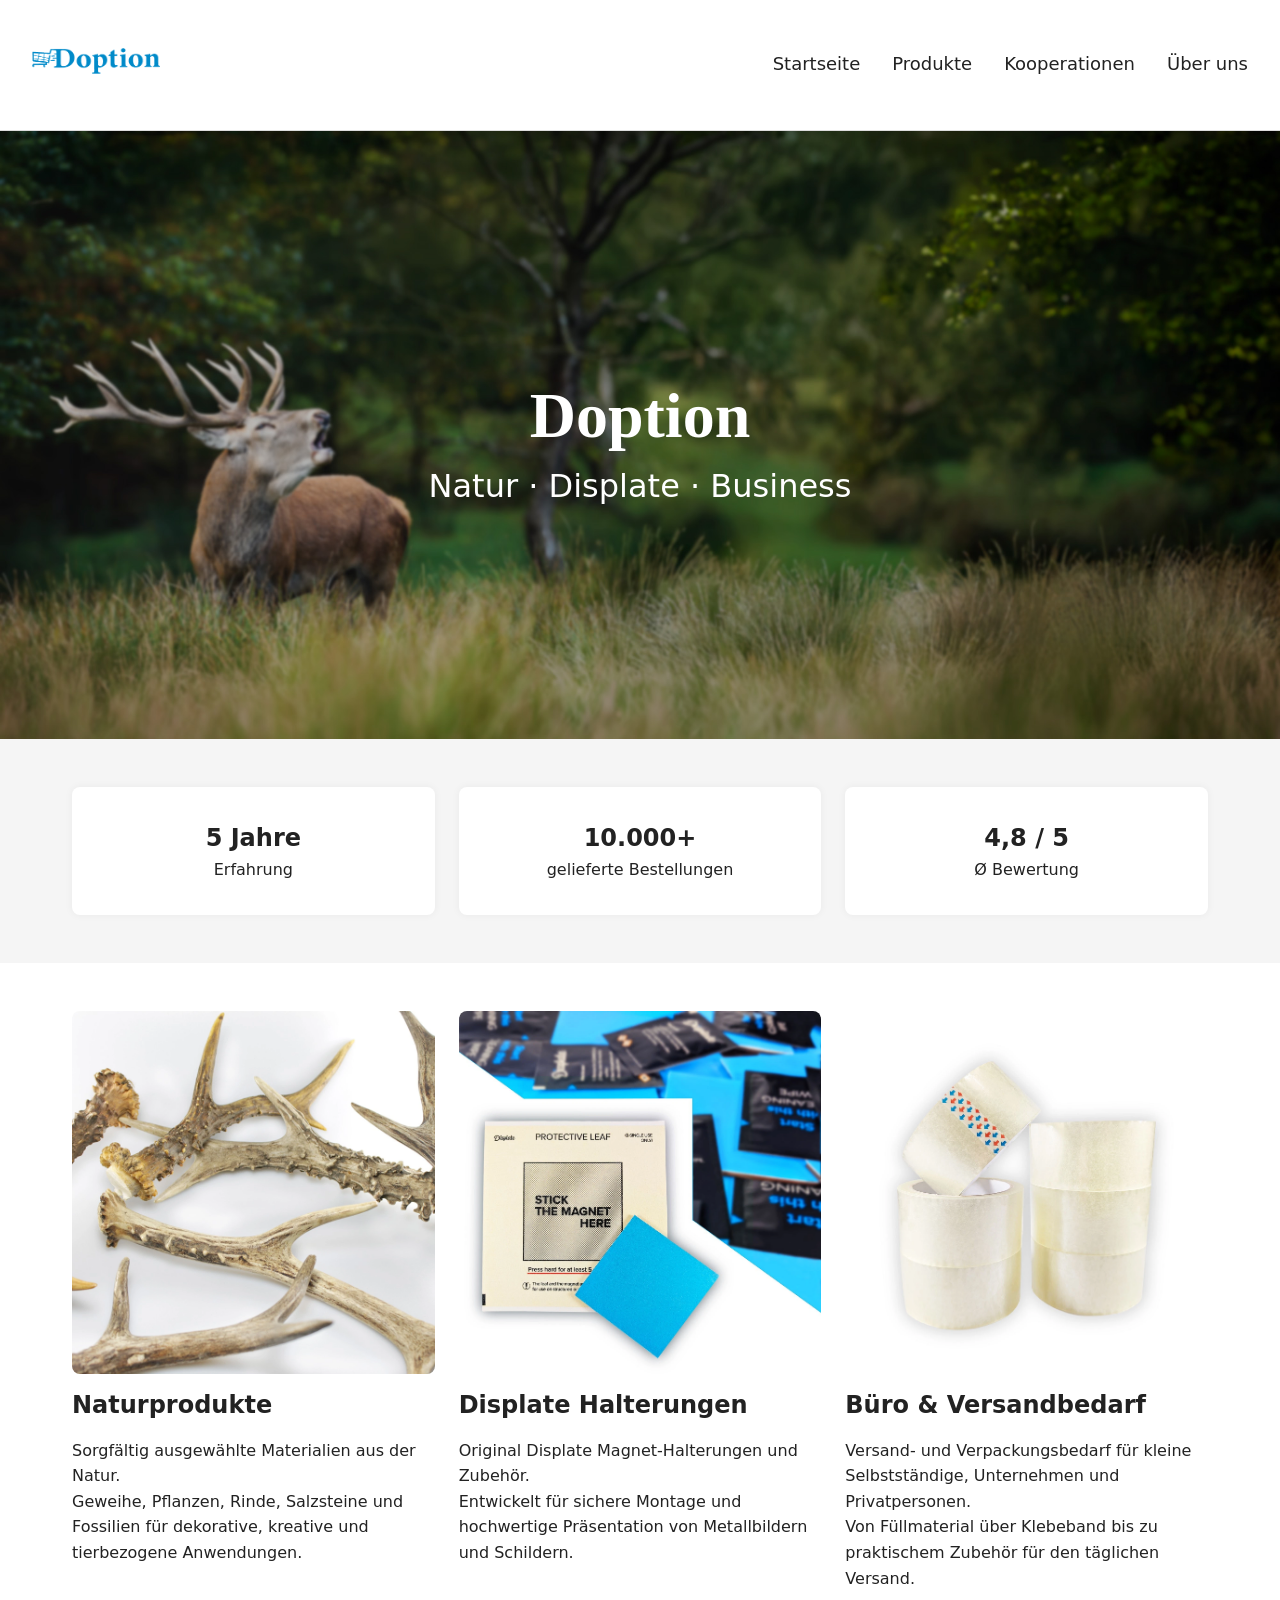
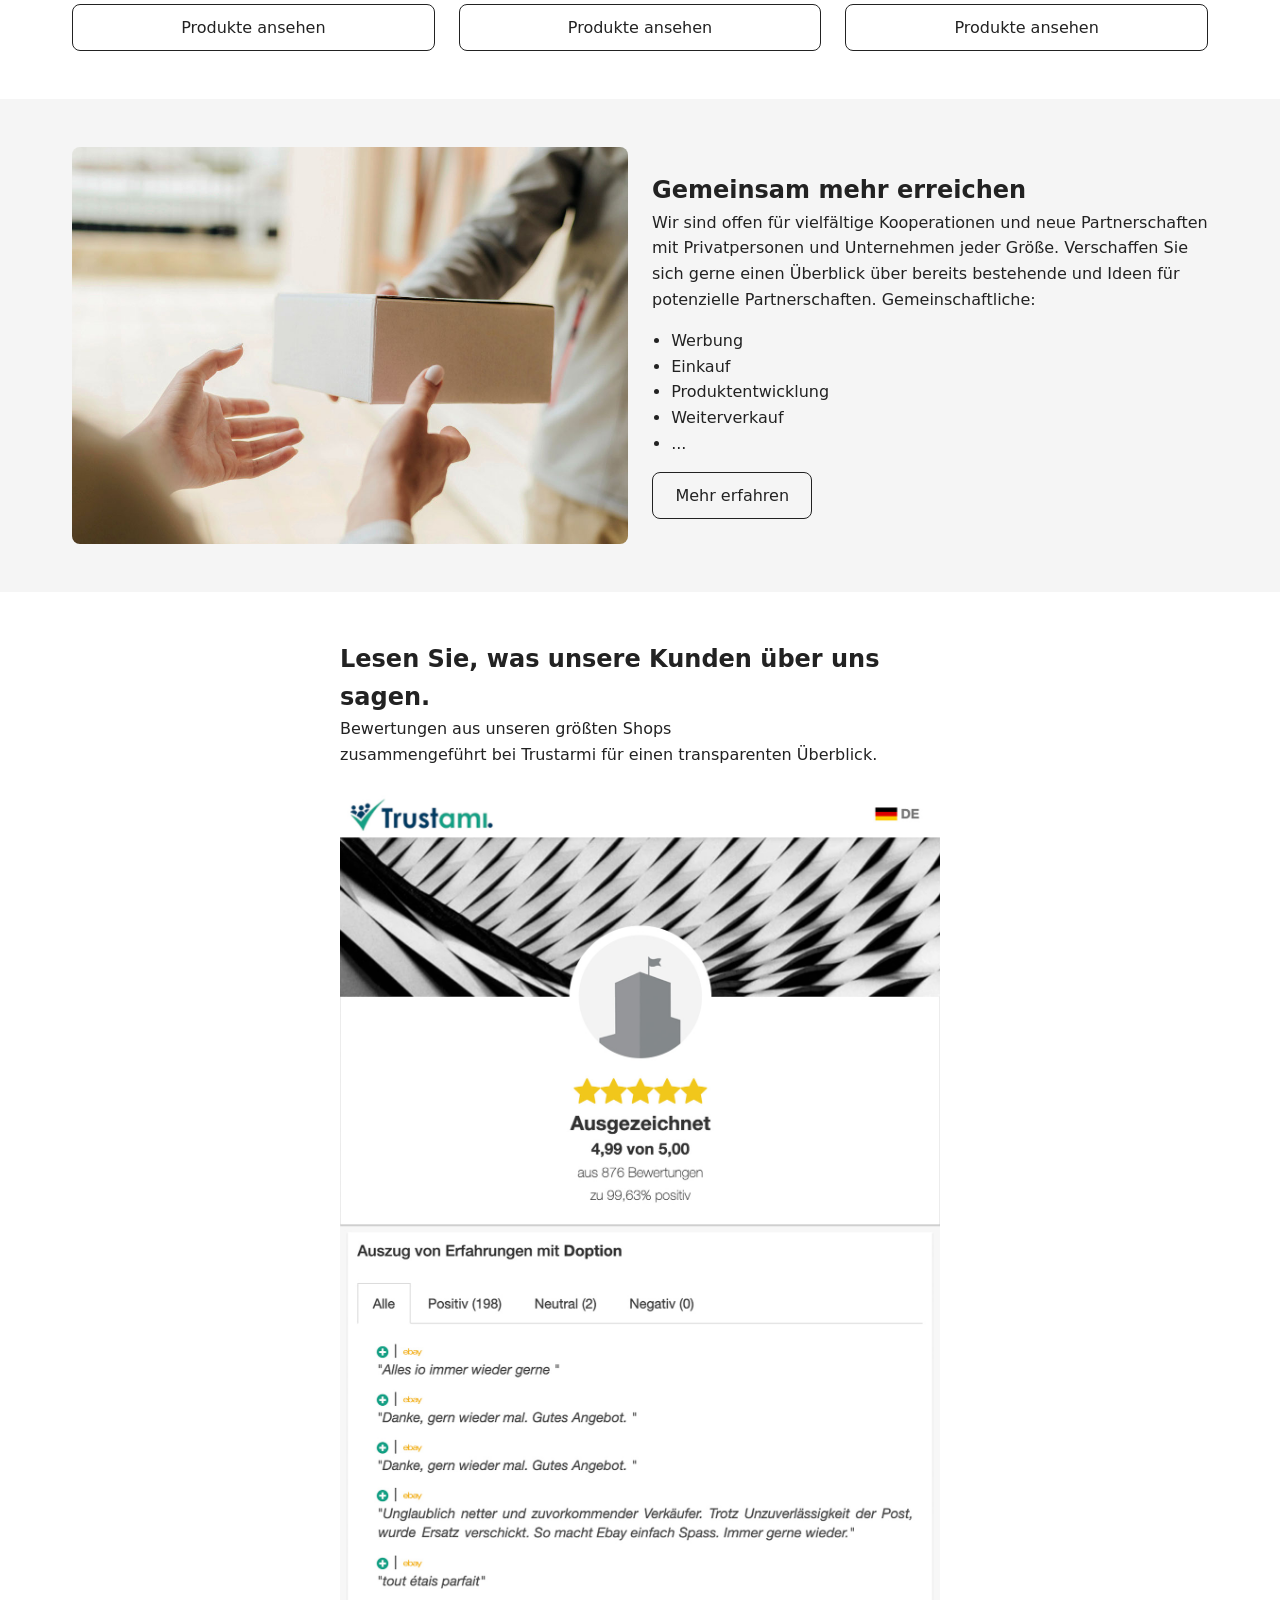
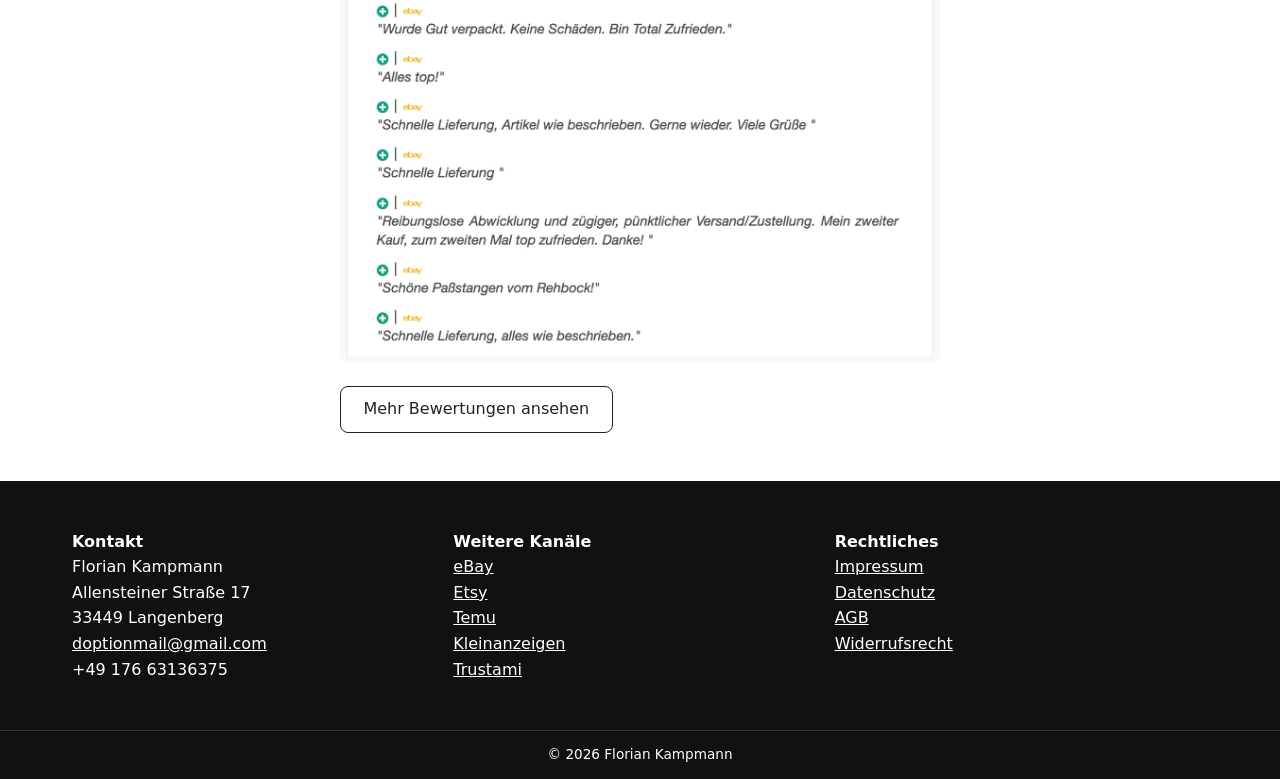
==== index.html @ 7dbe9de6 "Add files via upload" ====
<!DOCTYPE html>
<html lang="de">

<head>
  <meta charset="UTF-8">
  <meta name="viewport" content="width=device-width, initial-scale=1.0">
  <title>Doption</title>
  <meta name="description"
    content="Doption bietet hochwertige Naturprodukte, Displate Halterungen und Businessbedarf. Entdecken Sie unsere Auswahl für Privat und Unternehmen.">
  <meta name="keywords"
    content="Naturprodukte, Displate Halterungen, Businessbedarf, Versand, Verpackung, Geweihe, Batselbedarf, Rehgeweih, Rothisch Damhirsch">
  <link rel="stylesheet" href="css/style.css">
</head>

<body>

  <header class="site-header">
    <div class="container header-grid">

      <div class="logo">
        <a href="index.html">
          <img src="images/logo.png" alt="Doption Logo">
        </a>
      </div>

      <nav class="main-nav">
        <ul>
          <li><a href="index.html">Startseite</a></li>

          <li class="has-sub">
            <a href="#">Produkte</a>
            <ul class="sub-nav">
              <li><a href="naturprodukte.html">Naturprodukte</a></li>
              <li><a href="displate.html">Displate</a></li>
              <li><a href="businessbedarf.html">Büro & Versandbedarf</a></li>
            </ul>
          </li>

          <li><a href="kooperationen.html">Kooperationen</a></li>
          <li><a href="ueber_uns.html">Über uns</a></li>
        </ul>
      </nav>

    </div>
  </header>

  <main>

    <!-- HERO -->
    <section class="hero">
      <img src="images/hero-banner1.jpg" alt="Bannerbild Doption" class="hero-bg">

      <div class="hero-overlay">
        <h1 class="brand reveal">Doption</h1>
        <p class="reveal delay">Natur · Displate · Business</p>
      </div>
    </section>

    <!-- KENNZAHLEN -->
    <section class="stats bg-gray">
      <div class="container stats-grid">
        <div class="stat-card"><strong>5 Jahre</strong><span>Erfahrung</span></div>
        <div class="stat-card"><strong>10.000+</strong><span>gelieferte Bestellungen</span></div>
        <div class="stat-card"><strong>4,8 / 5</strong><span>Ø Bewertung</span></div>
      </div>
    </section>

    <!-- PRODUKTE -->
    <section class="products">
      <div class="container products-grid">

        <article class="product-card">
          <img src="images/naturprodukte.webp" alt="Naturprodukte" class="product-image">
          <h2>Naturprodukte</h2>
          <p>
            Sorgfältig ausgewählte Materialien aus der Natur.<br>
            Geweihe, Pflanzen, Rinde, Salzsteine und Fossilien für dekorative, kreative und tierbezogene Anwendungen.
          </p>
          <a href="naturprodukte.html" class="btn btn-inline">Produkte ansehen</a>
        </article>

        <article class="product-card">
          <img src="images/displate.webp" alt="Displate Halterungen" class="product-image">
          <h2>Displate Halterungen</h2>
          <p>
            Original Displate Magnet-Halterungen und Zubehör.<br>
            Entwickelt für sichere Montage und hochwertige Präsentation von Metallbildern und Schildern.
          </p>
          <a href="displate.html" class="btn btn-inline">Produkte ansehen</a>
        </article>

        <article class="product-card">
          <img src="images/businessbedarf.webp" alt="Businessbedarf" class="product-image">
          <h2>Büro & Versandbedarf</h2>
          <p>
            Versand- und Verpackungsbedarf für kleine Selbstständige, Unternehmen und Privatpersonen.<br>
            Von Füllmaterial über Klebeband bis zu praktischem Zubehör für den täglichen Versand.
          </p>
          <a href="businessbedarf.html" class="btn btn-inline">Produkte ansehen</a>
        </article>

      </div>
    </section>

    <!-- KOOPERATIONEN -->
    <section class="cooperation">
      <div class="container cooperation-grid">

        <img src="images/kooperation.jpg" alt="Kooperationen" class="cooperation-image">

        <div>
          <h2>Gemeinsam mehr erreichen</h2>
          <p>
            Wir sind offen für vielfältige Kooperationen und neue Partnerschaften mit Privatpersonen und Unternehmen
            jeder Größe. Verschaffen Sie sich gerne einen Überblick über bereits bestehende und Ideen für potenzielle
            Partnerschaften. Gemeinschaftliche:
          </p>
          <ul class="cooperation-list">
            <li>Werbung</li>
            <li>Einkauf</li>
            <li>Produktentwicklung</li>
            <li>Weiterverkauf</li>
            <li>...</li>
          </ul>
          <a href="kooperationen.html" class="btn">Mehr erfahren</a>
        </div>

      </div>
    </section>

    <!-- BEWERTUNGEN -->
    <section class="reviews">
      <div class="container reviews-grid">
        <div>
          <h2>Lesen Sie, was unsere Kunden über uns sagen.</h2>
          <p>
            Bewertungen aus unseren größten Shops<br>
            zusammengeführt bei Trustarmi für einen transparenten Überblick.
          </p>
          <img src="images/bewertungen.jpg" alt="Kundenbewertungen">
          <a href="https://www.trustami.com/erfahrung/doption-bewertung" target="_blank" class="btn">Mehr Bewertungen
            ansehen</a>
        </div>
      </div>
    </section>

  </main>

  <footer class="site-footer">
    <div class="container footer-grid">

      <div>
        <strong>Kontakt</strong>
        <p>
          Florian Kampmann<br>
          Allensteiner Straße 17<br>
          33449 Langenberg
        </p>
        <p>
          <a href="mailto:doptionmail@gmail.com" style="color:inherit;">doptionmail@gmail.com</a><br>
          +49 176 63136375
        </p>
      </div>

      <div>
        <strong>Weitere Kanäle</strong>
        <ul>
          <li><a href="https://www.ebay.de/usr/doption" target="_blank" rel="noopener">eBay</a></li>
          <li><a href="https://doption.etsy.com" target="_blank" rel="noopener">Etsy</a></li>
          <li><a
              href="https://www.temu.com/mall.html?_bg_fs=1&mall_id=670702094242289&goods_id=604369995013254&sticky_type=3&refer_page_name=bgn_verification&refer_page_id=10017_1771577427396_n1hvdqtp8b&refer_page_sn=10017&_x_sessn_id=68xyo6ts17"
              target="_blank" rel="noopener">Temu</a></li>
          <li><a href="https://www.kleinanzeigen.de/s-bestandsliste.html?userId=133315953" target="_blank"
              rel="noopener">Kleinanzeigen</a></li>
          <li><a href="https://www.trustami.com/erfahrung/doption-bewertung" target="_blank" rel="noopener">Trustami</a>
          </li>
        </ul>
      </div>

      <div>
        <strong>Rechtliches</strong>
        <ul>
          <li><a href="impressum.html">Impressum</a></li>
          <li><a href="datenschutz.html">Datenschutz</a></li>
          <li><a href="agb.html">AGB</a></li>
          <li><a href="widerrufsrecht.html">Widerrufsrecht</a></li>
        </ul>
      </div>

    </div>

    <div class="footer-bottom">
      © 2026 Florian Kampmann
    </div>
  </footer>

<script src="js/hero-carousel.js" defer></script>

</body>

</html>
---- css/style.css ----
/* RESET */
* {
  box-sizing: border-box;
  margin: 0;
  padding: 0;
}

body {
  font-family: system-ui, -apple-system, BlinkMacSystemFont, "Segoe UI", Arial, sans-serif;
  color: #222;
  line-height: 1.6;
}

.container {
  max-width: 1200px;
  margin: 0 auto;
  padding: 3rem 2rem;
}

.logo img {
  width: clamp(100px, 10vw, 180px);
  height: auto;
}

/* HEADER */
.site-header {
  background: #fff;
  border-bottom: 1px solid #ddd;
  z-index: 1000;
}

.header-grid {
  display: grid;
  grid-template-columns: auto 1fr;
  align-items: center;
  gap: 2rem;
}

@media (min-width: 1000px) {
  .site-header {
    position: sticky;
    top: 0;
  }
}

/* NAVIGATION */

.site-header .container {
  max-width: none;
}

.main-nav {
  justify-self: end;
}

.main-nav > ul {
  display: flex;
  justify-content: flex-end;
  gap: 2rem;
  list-style: none;
}

.main-nav a {
  text-decoration: none;
  color: inherit;
  padding: 0.4rem 0;
  font-size: 18px;

}

.main-nav a:hover {
  color: #666;
}

/* DROPDOWN */
.has-sub {
  position: relative;
}

.sub-nav {
  position: absolute;
  top: 100%;
  left: 0;
  display: flex;
  flex-direction: column;
  min-width: 180px;
  background: #fff;
  border: 1px solid #ddd;
  opacity: 0;
  visibility: hidden;
  pointer-events: none;
  transition: opacity 0.2s ease, transform 0.2s ease;
  transform: translateY(2px);
  z-index: 1001;
  list-style: none;
  padding-left: 0; 
}

.sub-nav li a {
  padding: 0.4rem 1rem;
  display: block;
  white-space: nowrap;
}

.sub-nav li a:hover {
  background: #f5f5f5;
}

.has-sub:hover .sub-nav {
  opacity: 1;
  visibility: visible;
  pointer-events: auto;
  transform: translateY(0);
}

/* HERO */
.hero {
  position: relative;
  width: 100%;
  height: auto;
  overflow: hidden;
}

.hero-bg {
  width: 100%;
  height: auto;
  display: block;
  object-fit: contain;
  object-position: center;
  z-index: 1;
}

.hero-overlay {
  position: absolute;
  top: 0;
  left: 0;
  width: 100%;
  height: 100%;
  display: grid;
  place-content: center;
  text-align: center;
  color: #fff;
  padding: 2rem;
}

/* Schriftgröße proportional zur Bildschirmbreite */
.brand {
  font-family: "Times New Roman", Georgia, serif;
  font-size: 5vw;
  max-font-size: 4rem;
  margin-bottom: 0.1rem;
}

.hero-overlay p {
  font-size: 2.5vw;
  max-font-size: 2rem;
  line-height: 1.1;
}

/* Animations-Effekte */
.reveal {
  opacity: 0;
  transform: translateY(30px);
  animation: reveal 1.6s ease forwards;
}

.reveal.delay {
  animation-delay: 0.5s;
}

@keyframes reveal {
  to {
    opacity: 1;
    transform: translateY(0);
  }
}

/* STATS */
.bg-gray {
  background: #f5f5f5;
}

.stats-grid {
  display: grid;
  grid-template-columns: repeat(3, 1fr);
  text-align: center;
  gap: 1.5rem;
}

.stat-card {
  background: #fff;
  padding: 2rem 1rem;
  border-radius: 8px;
  box-shadow: 0 0 8px rgba(0,0,0,0.05);
}

.stats-grid strong {
  display: block;
  font-size: 1.5rem;
}

/* PRODUCTS */
.products-grid {
  display: grid;
  grid-template-columns: repeat(3, 1fr);
  gap: 1.5rem;
  align-items: stretch; /* sorgt dafür, dass alle Karten gleich hoch werden */
}

.product-card {
  display: flex;
  flex-direction: column;
  gap: 0.8rem;
  height: 100%;        /* volle Höhe der Grid-Zelle */
}

.product-image {
  width: 100%;
  aspect-ratio: 1 / 1; /* immer quadratisch */
  object-fit: cover;
  border-radius: 8px;  /* optional, wie die Kennzahlen-Kästen */
}

/* Nur Buttons in Produktkarten */
.product-card .btn {
  margin-top: auto;         /* nur hier unten halten */
  border-radius: 8px;       /* abgerundet */
  display: inline-flex;     /* Form beibehalten */
  justify-content: center;
  align-items: center;
  padding: 0.6rem 1.4rem;
  text-decoration: none;
  color: inherit;
  border: 1px solid #222;
  transition: background 0.2s, color 0.2s;
}

/* Alle anderen Buttons (z.B. Bewertungen, Kooperationen) bleiben unverändert */
.btn:not(.product-card .btn) {
  border-radius: 8px;       /* optional: abrunden für Einheitlichkeit */
  padding: 0.6rem 1.4rem;
  text-decoration: none;
  color: inherit;
  border: 1px solid #222;
  display: inline-block;
}

/* Hover-Effekt für Buttons außerhalb der Produktkarten */
.btn:not(.product-card .btn):hover {
  background: #222;   /* dunkler Hintergrund beim Hover */
  color: #fff;        /* Text weiß */
}

/* optional: hover bleibt */
.btn:hover {
  background: #222;
  color: #fff;
}

.btn-inline {
  width: auto;
  justify-self: start;
}

/* COOPERATION */

.cooperation-list {
  list-style: disc;       /* oder circle, square */
  padding-left: 0;        /* entfernt Browser-Einrückung */
  margin: 1rem 0 1rem 0; /* Abstand: oben 1rem, unten 1.5rem */
}

.cooperation-list li {
  margin-left: 1.2em;     /* Abstand zwischen Bullet und Text */
}

.cooperation {
  background: #f5f5f5;
}

.cooperation-grid {
  display: grid;
  grid-template-columns: 1fr 1fr;
  gap: 1.5rem;
  align-items: center;
}

.cooperation-image {
  width: 100%;
  object-fit: cover;
}

/* REVIEWS */
.reviews-grid {
  display: grid;
  place-items: center;
}

.reviews-grid > div {
  max-width: 600px;
  width: 100%;
}

.reviews-grid h2,
.reviews-grid p {
  text-align: left;
}

.reviews img {
  width: 100%;
  max-width: 600px;
  margin: 1.5rem 0;
  display: block;
}

/* FOOTER */
.site-footer {
  background: #111;
  color: #fff;
}

.footer-grid {
  display: grid;
  grid-template-columns: repeat(3, 1fr);
  gap: 0.5rem;
}

.site-footer ul {
  list-style: none;
}

.footer-bottom {
  text-align: center;
  padding: 0.8rem;
  font-size: 0.85rem;
  border-top: 1px solid #333;
}

.site-footer a {
  color: #fff;
  text-decoration: underline;
}

.site-footer a:hover {
  color: #ccc;
}

/* Bilder abrunden außer Hero */
.product-image,
.cooperation-image,
.reviews img {
  border-radius: 8px;
}

/* Buttons abrunden */
.btn {
  border-radius: 8px;
}

/* RESPONSIVE */
@media (max-width: 1000px) {
  .footer-grid {
    grid-template-columns: repeat(2, 1fr);
    gap: 0.4rem;
  }
}

@media (max-width: 700px) {
  .header-grid {
    grid-template-columns: 1fr;
    grid-template-rows: auto auto;
    gap: 1rem;
  }

  .main-nav ul {
    flex-direction: column;
    align-items: stretch;
    gap: 0.8rem;
  }

  .products-grid,
  .stats-grid,
  .cooperation-grid {
    grid-template-columns: 1fr;
    gap: 1rem;
  }
}

@media (max-width: 500px) {
  .footer-grid {
    grid-template-columns: 1fr !important;
    grid-auto-flow: row;
    gap: 1rem;
  }
}

@media (max-width: 700px) {
  .main-nav {
    justify-self: start;   /* Navigation nach links */
  }

  .main-nav ul {
    align-items: flex-start; /* Linksbündig statt zentriert */
  }
}
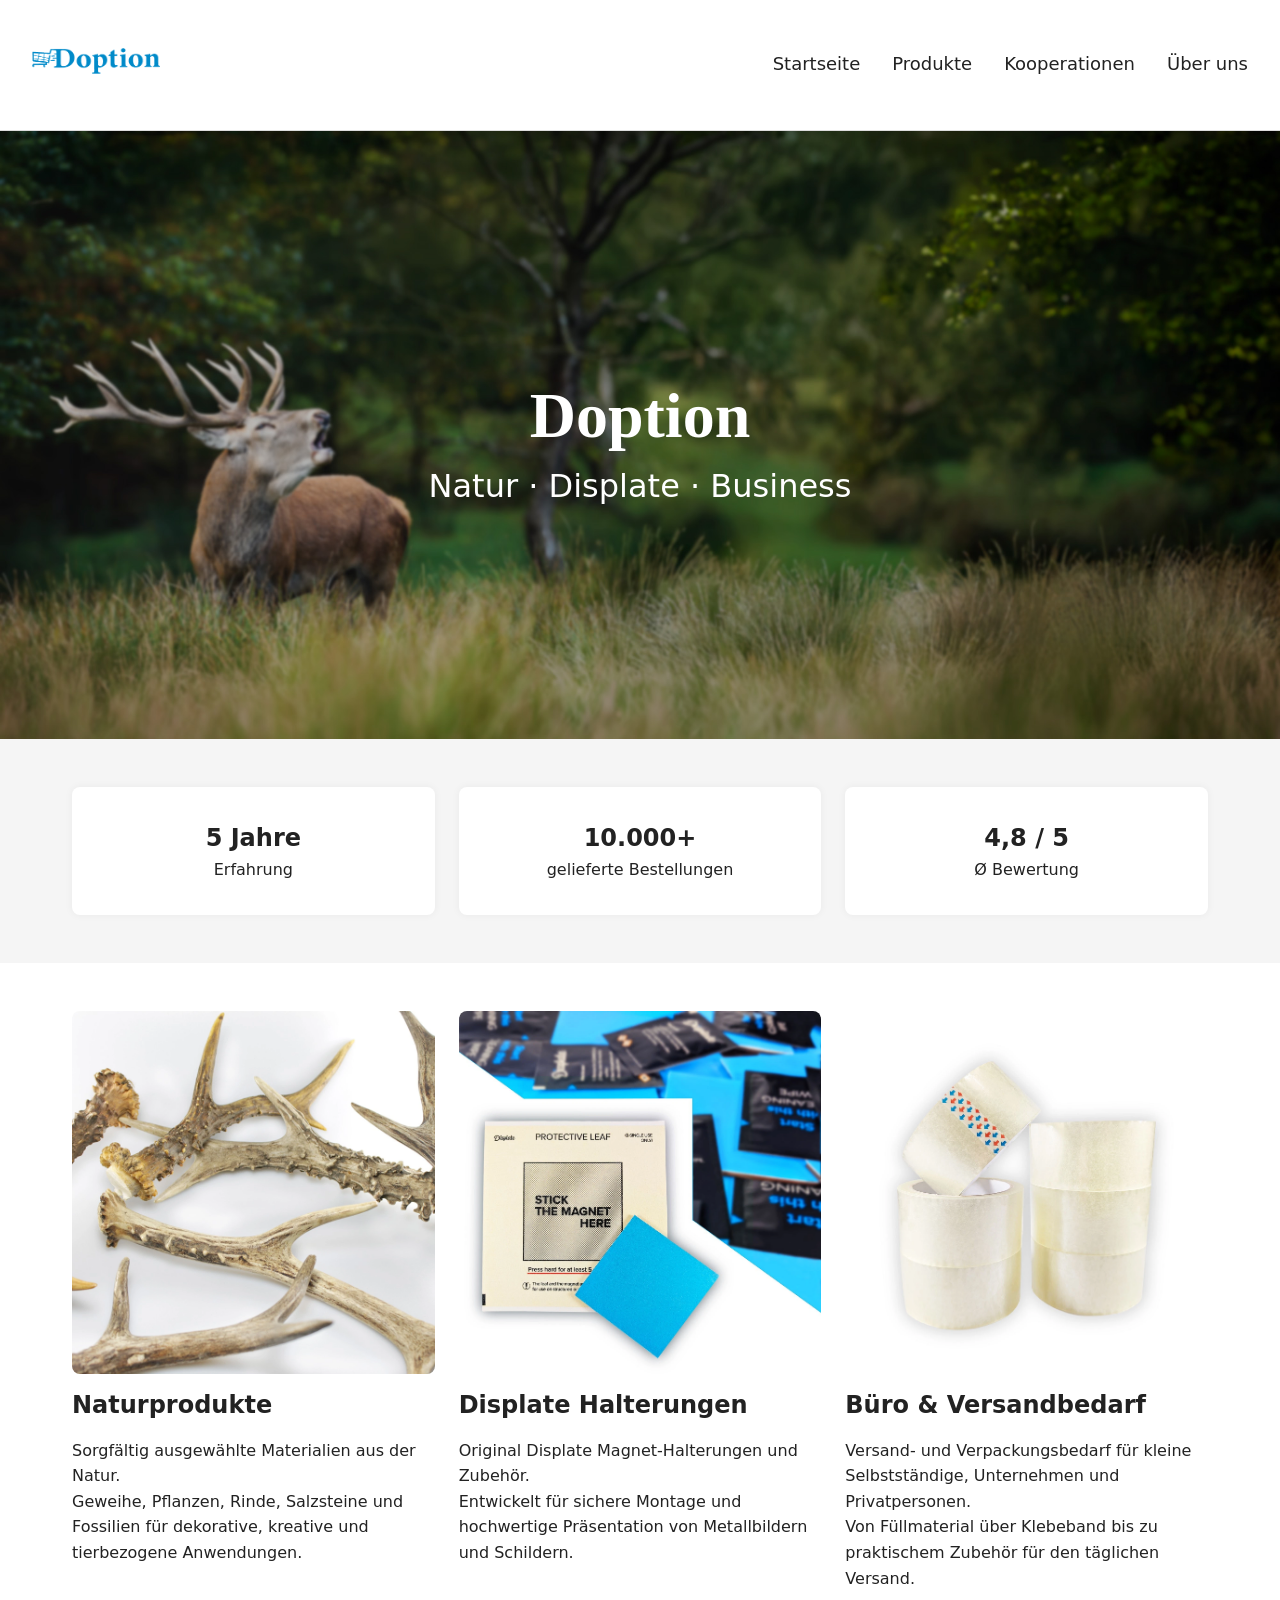
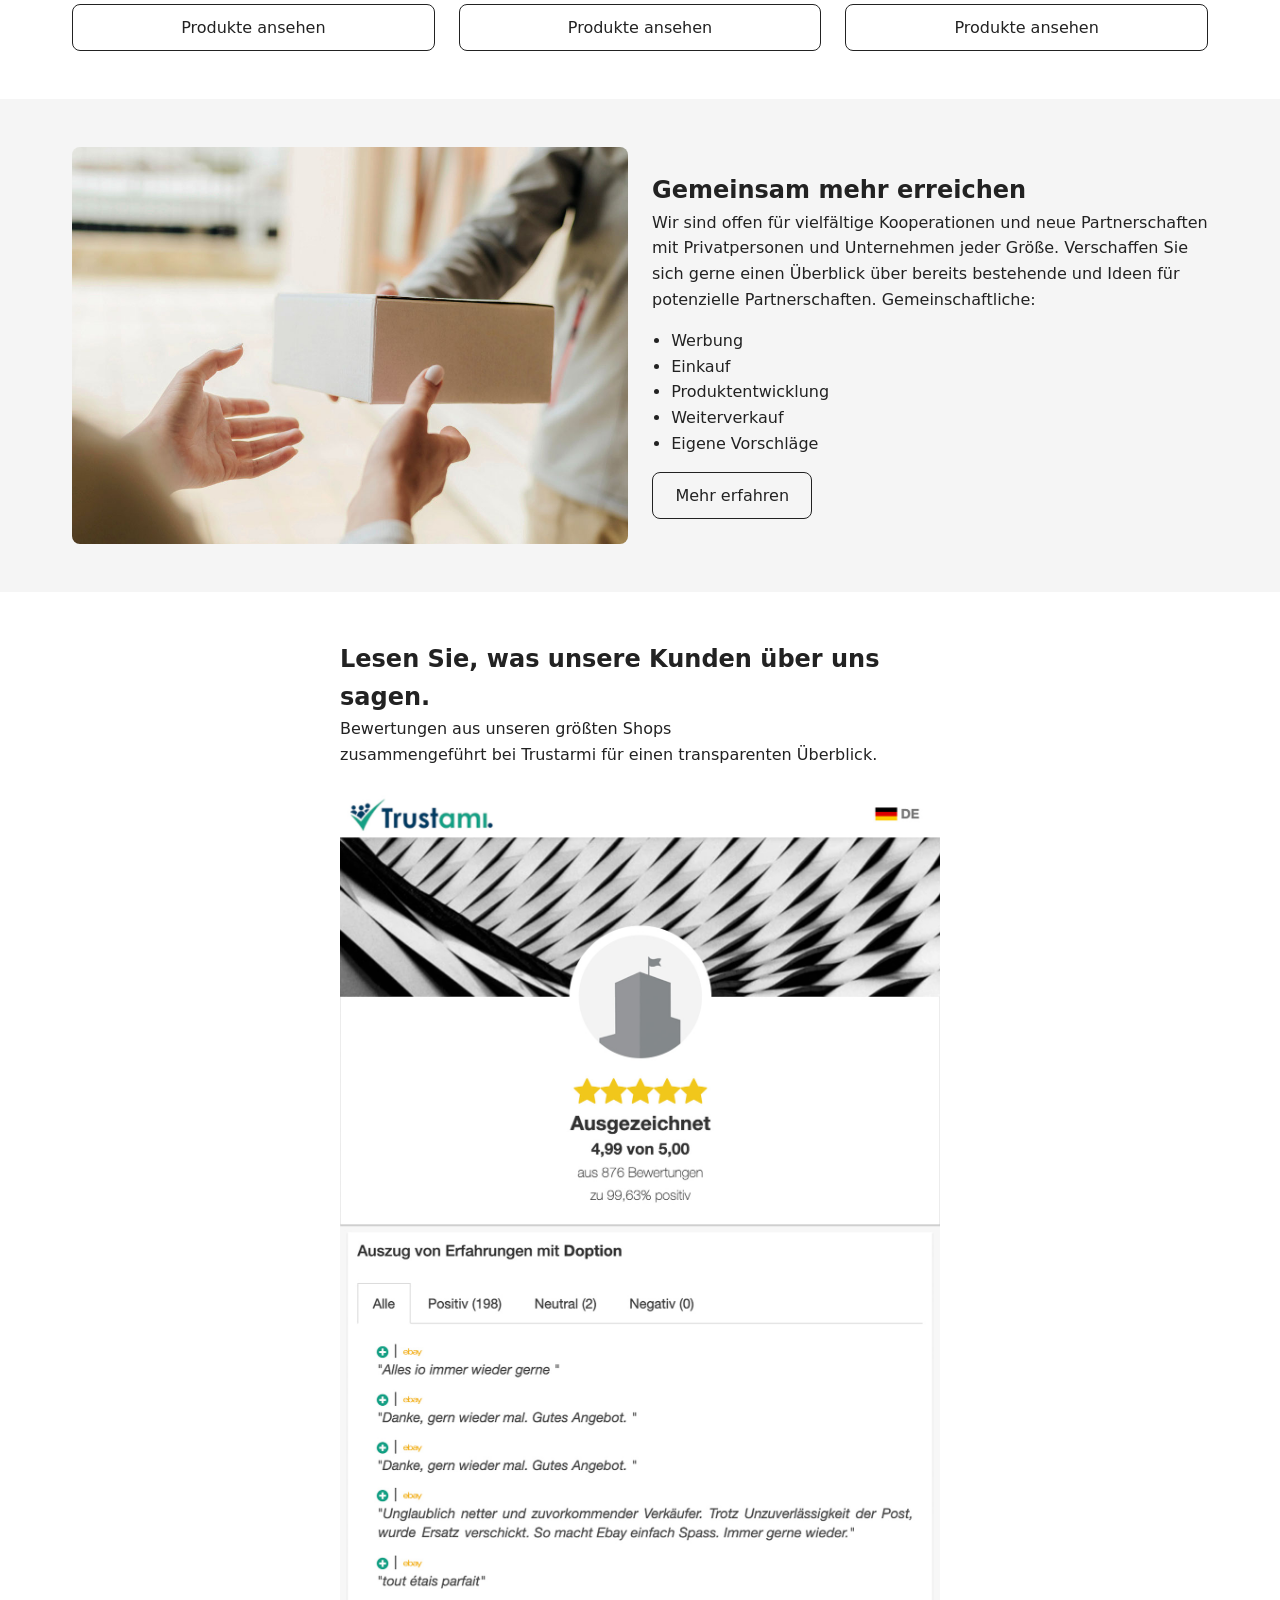
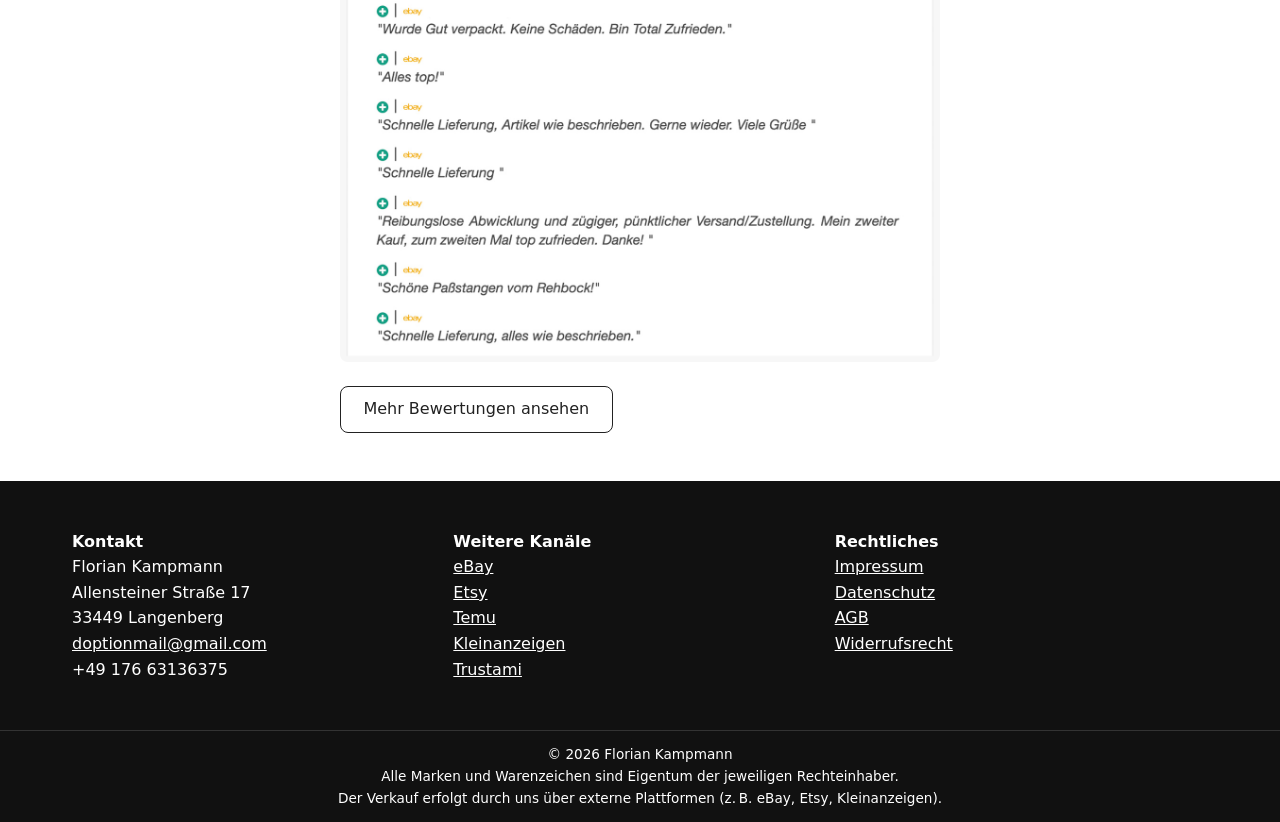
==== commit 99aa41ad: "Add files via upload" ====
--- a/index.html
+++ b/index.html
@@ -14,35 +14,8 @@
 
 <body>
 
-  <header class="site-header">
-    <div class="container header-grid">
+<div id="nav-placeholder"></div>
 
-      <div class="logo">
-        <a href="index.html">
-          <img src="images/logo.png" alt="Doption Logo">
-        </a>
-      </div>
-
-      <nav class="main-nav">
-        <ul>
-          <li><a href="index.html">Startseite</a></li>
-
-          <li class="has-sub">
-            <a href="#">Produkte</a>
-            <ul class="sub-nav">
-              <li><a href="naturprodukte.html">Naturprodukte</a></li>
-              <li><a href="displate.html">Displate</a></li>
-              <li><a href="businessbedarf.html">Büro & Versandbedarf</a></li>
-            </ul>
-          </li>
-
-          <li><a href="kooperationen.html">Kooperationen</a></li>
-          <li><a href="ueber_uns.html">Über uns</a></li>
-        </ul>
-      </nav>
-
-    </div>
-  </header>
 
   <main>
 
@@ -120,7 +93,7 @@
             <li>Einkauf</li>
             <li>Produktentwicklung</li>
             <li>Weiterverkauf</li>
-            <li>...</li>
+            <li>Eigene Vorschläge</li>
           </ul>
           <a href="kooperationen.html" class="btn">Mehr erfahren</a>
         </div>
@@ -146,56 +119,11 @@
 
   </main>
 
-  <footer class="site-footer">
-    <div class="container footer-grid">
+    <div id="footer"></div>
 
-      <div>
-        <strong>Kontakt</strong>
-        <p>
-          Florian Kampmann<br>
-          Allensteiner Straße 17<br>
-          33449 Langenberg
-        </p>
-        <p>
-          <a href="mailto:doptionmail@gmail.com" style="color:inherit;">doptionmail@gmail.com</a><br>
-          +49 176 63136375
-        </p>
-      </div>
-
-      <div>
-        <strong>Weitere Kanäle</strong>
-        <ul>
-          <li><a href="https://www.ebay.de/usr/doption" target="_blank" rel="noopener">eBay</a></li>
-          <li><a href="https://doption.etsy.com" target="_blank" rel="noopener">Etsy</a></li>
-          <li><a
-              href="https://www.temu.com/mall.html?_bg_fs=1&mall_id=670702094242289&goods_id=604369995013254&sticky_type=3&refer_page_name=bgn_verification&refer_page_id=10017_1771577427396_n1hvdqtp8b&refer_page_sn=10017&_x_sessn_id=68xyo6ts17"
-              target="_blank" rel="noopener">Temu</a></li>
-          <li><a href="https://www.kleinanzeigen.de/s-bestandsliste.html?userId=133315953" target="_blank"
-              rel="noopener">Kleinanzeigen</a></li>
-          <li><a href="https://www.trustami.com/erfahrung/doption-bewertung" target="_blank" rel="noopener">Trustami</a>
-          </li>
-        </ul>
-      </div>
-
-      <div>
-        <strong>Rechtliches</strong>
-        <ul>
-          <li><a href="impressum.html">Impressum</a></li>
-          <li><a href="datenschutz.html">Datenschutz</a></li>
-          <li><a href="agb.html">AGB</a></li>
-          <li><a href="widerrufsrecht.html">Widerrufsrecht</a></li>
-        </ul>
-      </div>
-
-    </div>
-
-    <div class="footer-bottom">
-      © 2026 Florian Kampmann
-    </div>
-  </footer>
-
+<script src="js/includes.js"></script>
 <script src="js/hero-carousel.js" defer></script>
-
+<script src="js/main.js"></script>
 </body>
 
 </html>
--- a/css/style.css
+++ b/css/style.css
@@ -402,4 +402,68 @@
   .main-nav ul {
     align-items: flex-start; /* Linksbündig statt zentriert */
   }
-}+}
+
+/* DESKTOP: Navigation rechts */
+@media (min-width: 701px) {
+  .main-nav > ul {
+    display: flex;
+    justify-content: flex-end;
+    gap: 2rem;
+  }
+
+  .main-nav {
+    display: block !important;
+  }
+
+  .nav-toggle {
+    display: none;
+  }
+}
+
+
+/* MOBILE HEADER FIX */
+@media (max-width: 700px) {
+
+  .header-grid {
+    display: grid;
+    grid-template-columns: 1fr auto; /* links Logo, rechts Button */
+    grid-template-rows: auto auto;   /* darunter Menü */
+    align-items: center;
+  }
+
+  .logo {
+    grid-column: 1 / 2;
+  }
+
+  .nav-toggle {
+    grid-column: 2 / 3;
+    justify-self: end;
+    display: flex;
+    flex-direction: column;
+    gap: 5px;
+    cursor: pointer;
+  }
+
+  .nav-toggle span {
+    width: 28px;
+    height: 3px;
+    background: #222;
+  }
+
+  /* Menü unter Logo */
+  .main-nav {
+    grid-column: 1 / 3;
+    display: none;
+  }
+
+  .main-nav.active {
+    display: block;
+  }
+
+  .main-nav ul {
+    flex-direction: column;
+    gap: 1rem;
+  }
+}
+
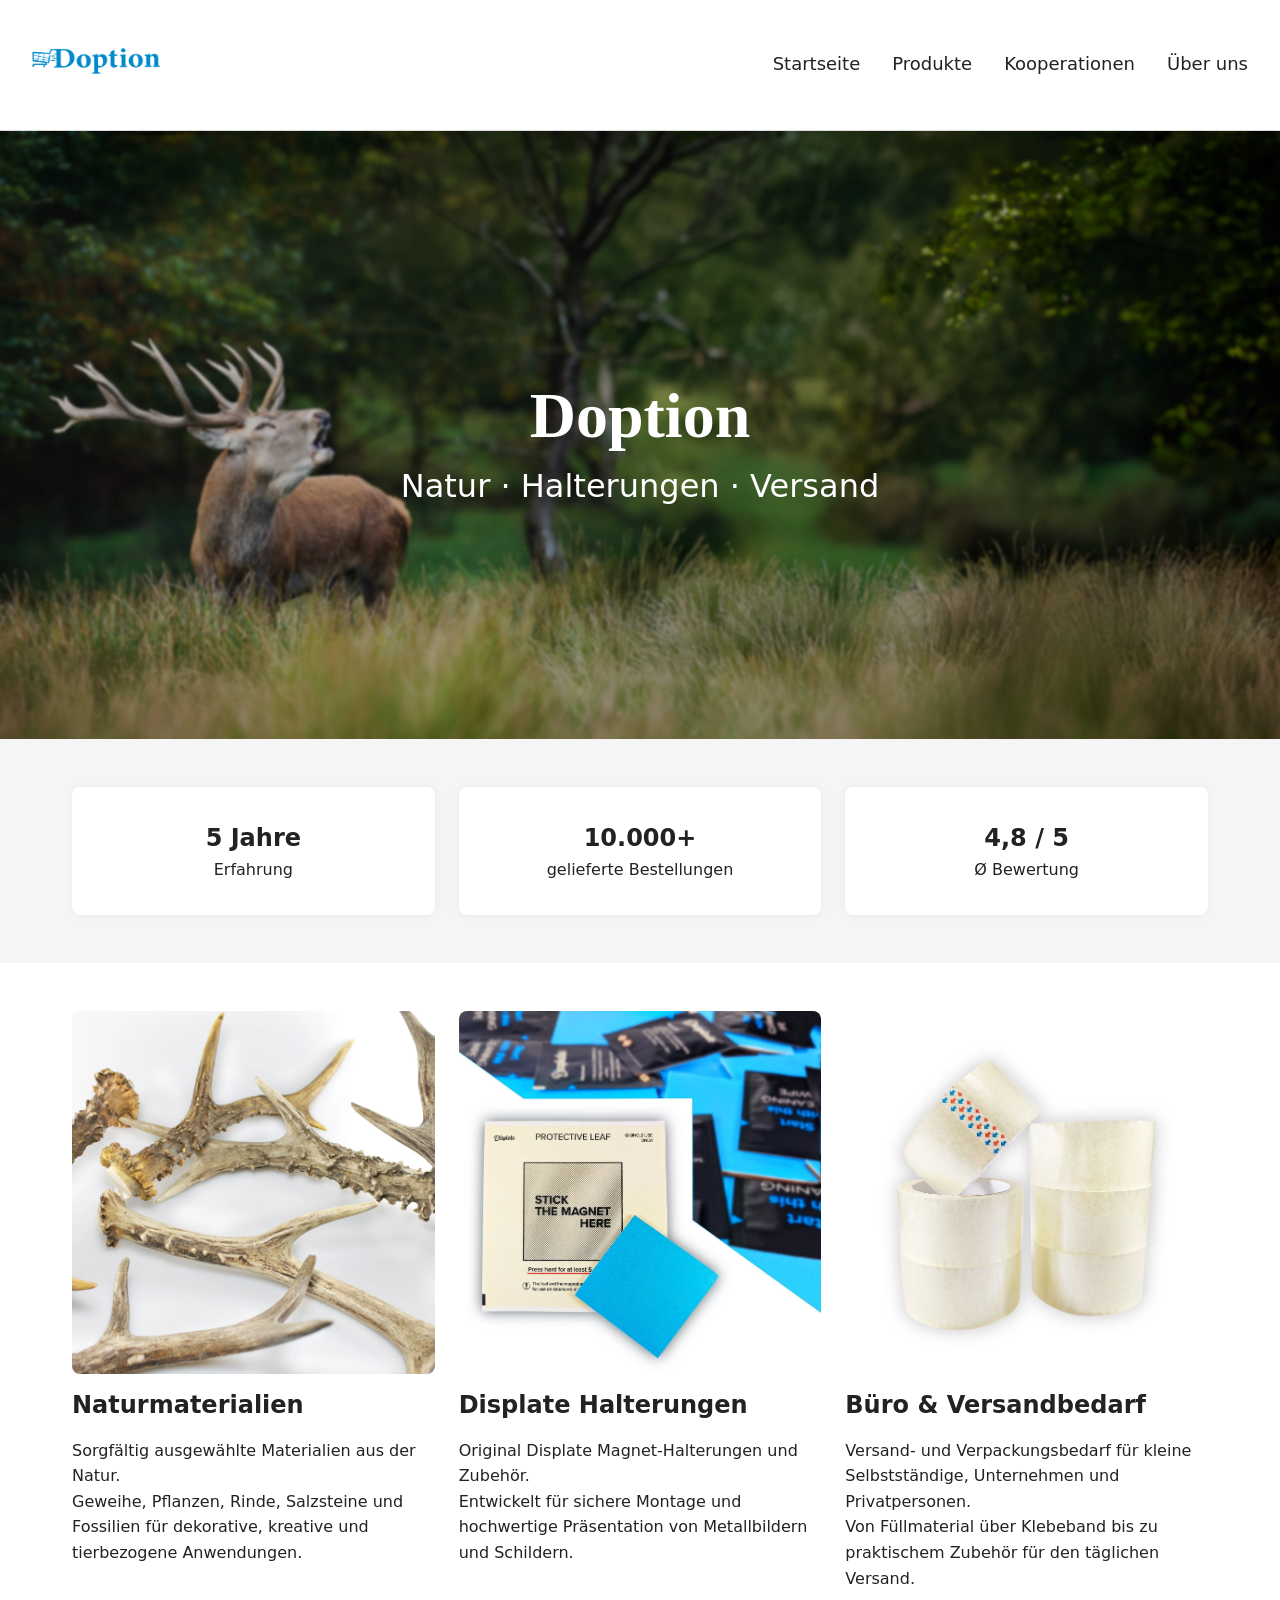
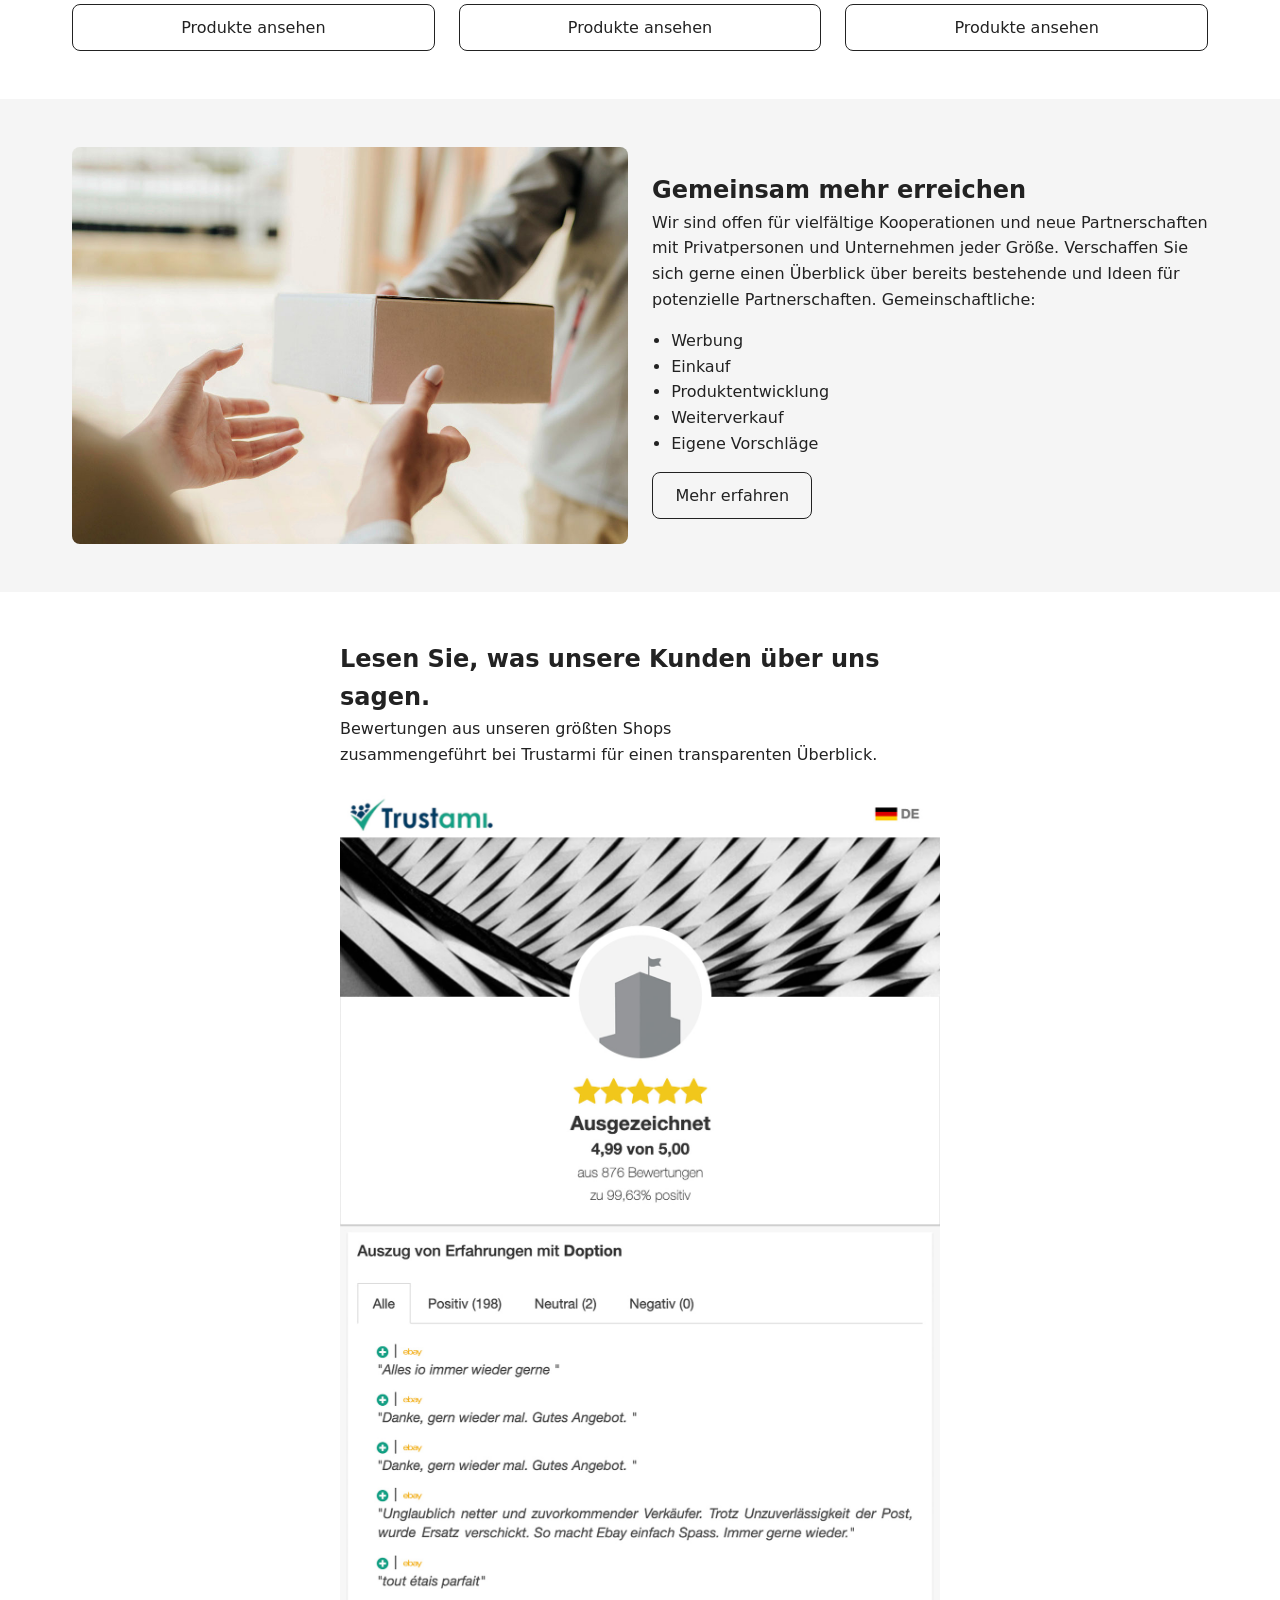
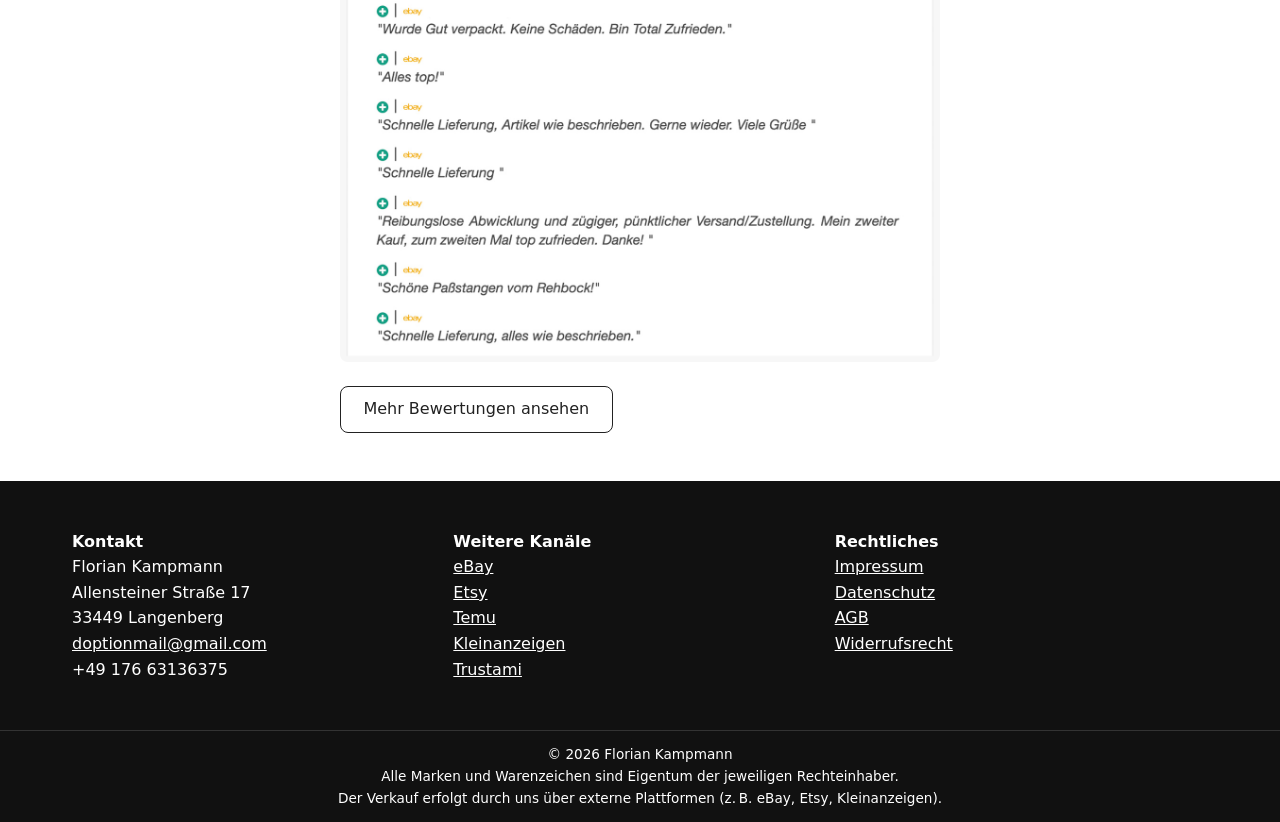
==== commit 743a39bd: "Add files via upload" ====
--- a/index.html
+++ b/index.html
@@ -14,8 +14,42 @@
 
 <body>
 
-<div id="nav-placeholder"></div>
+   <header class="site-header">
+    <div class="container header-grid">
 
+        <!-- 1. Logo links -->
+        <div class="logo">
+            <a href="index.html">
+                <img src="images/logo.png" alt="Doption Logo" width="140" height="40">
+            </a>
+        </div>
+
+        <!-- 2. Hamburger rechts -->
+        <div class="nav-toggle">
+            <span></span>
+            <span></span>
+            <span></span>
+        </div>
+
+        <!-- 3. Navigation (klappt unten auf) -->
+        <nav class="main-nav">
+            <ul>
+                <li><a href="index.html">Startseite</a></li>
+                <li class="has-sub">
+                    <a href="#">Produkte</a>
+                    <ul class="sub-nav">
+                        <li><a href="naturmaterialien.html">Naturmaterialien</a></li>
+                        <li><a href="displate.html">Magnethalterungen</a></li>
+                        <li><a href="businessbedarf.html">Versandbedarf</a></li>
+                    </ul>
+                </li>
+                <li><a href="kooperationen.html">Kooperationen</a></li>
+                <li><a href="ueber_uns.html">Über uns</a></li>
+            </ul>
+        </nav>
+
+    </div>
+</header>
 
   <main>
 
@@ -25,7 +59,7 @@
 
       <div class="hero-overlay">
         <h1 class="brand reveal">Doption</h1>
-        <p class="reveal delay">Natur · Displate · Business</p>
+        <p class="reveal delay">Natur · Halterungen · Versand</p>
       </div>
     </section>
 
@@ -44,12 +78,12 @@
 
         <article class="product-card">
           <img src="images/naturprodukte.webp" alt="Naturprodukte" class="product-image">
-          <h2>Naturprodukte</h2>
+          <h2>Naturmaterialien</h2>
           <p>
             Sorgfältig ausgewählte Materialien aus der Natur.<br>
             Geweihe, Pflanzen, Rinde, Salzsteine und Fossilien für dekorative, kreative und tierbezogene Anwendungen.
           </p>
-          <a href="naturprodukte.html" class="btn btn-inline">Produkte ansehen</a>
+          <a href="naturmaterialien.html" class="btn btn-inline">Produkte ansehen</a>
         </article>
 
         <article class="product-card">
--- a/css/style.css
+++ b/css/style.css
@@ -421,40 +421,37 @@
   }
 }
 
-
-/* MOBILE HEADER FIX */
 @media (max-width: 700px) {
 
   .header-grid {
-    display: grid;
-    grid-template-columns: 1fr auto; /* links Logo, rechts Button */
-    grid-template-rows: auto auto;   /* darunter Menü */
+    grid-template-columns: 1fr auto;
     align-items: center;
-  }
-
-  .logo {
-    grid-column: 1 / 2;
+    padding: 0.8rem 1rem;
+    gap: 0;
+  }
+
+  .logo img {
+    width: 120px;
+    height: auto;
   }
 
   .nav-toggle {
-    grid-column: 2 / 3;
-    justify-self: end;
     display: flex;
     flex-direction: column;
-    gap: 5px;
+    gap: 4px;
     cursor: pointer;
   }
 
   .nav-toggle span {
-    width: 28px;
-    height: 3px;
+    width: 24px;
+    height: 2px;
     background: #222;
   }
 
-  /* Menü unter Logo */
+  /* WICHTIG: verhindert Layout-Aufblähung */
   .main-nav {
+    display: none;
     grid-column: 1 / 3;
-    display: none;
   }
 
   .main-nav.active {
@@ -462,8 +459,16 @@
   }
 
   .main-nav ul {
+    display: flex;
     flex-direction: column;
-    gap: 1rem;
-  }
-}
-
+    gap: 0.4rem;
+
+    margin: 0;
+    padding: 0;
+    list-style: none;
+  }
+
+  .main-nav a {
+    padding: 0.4rem 0;
+  }
+}
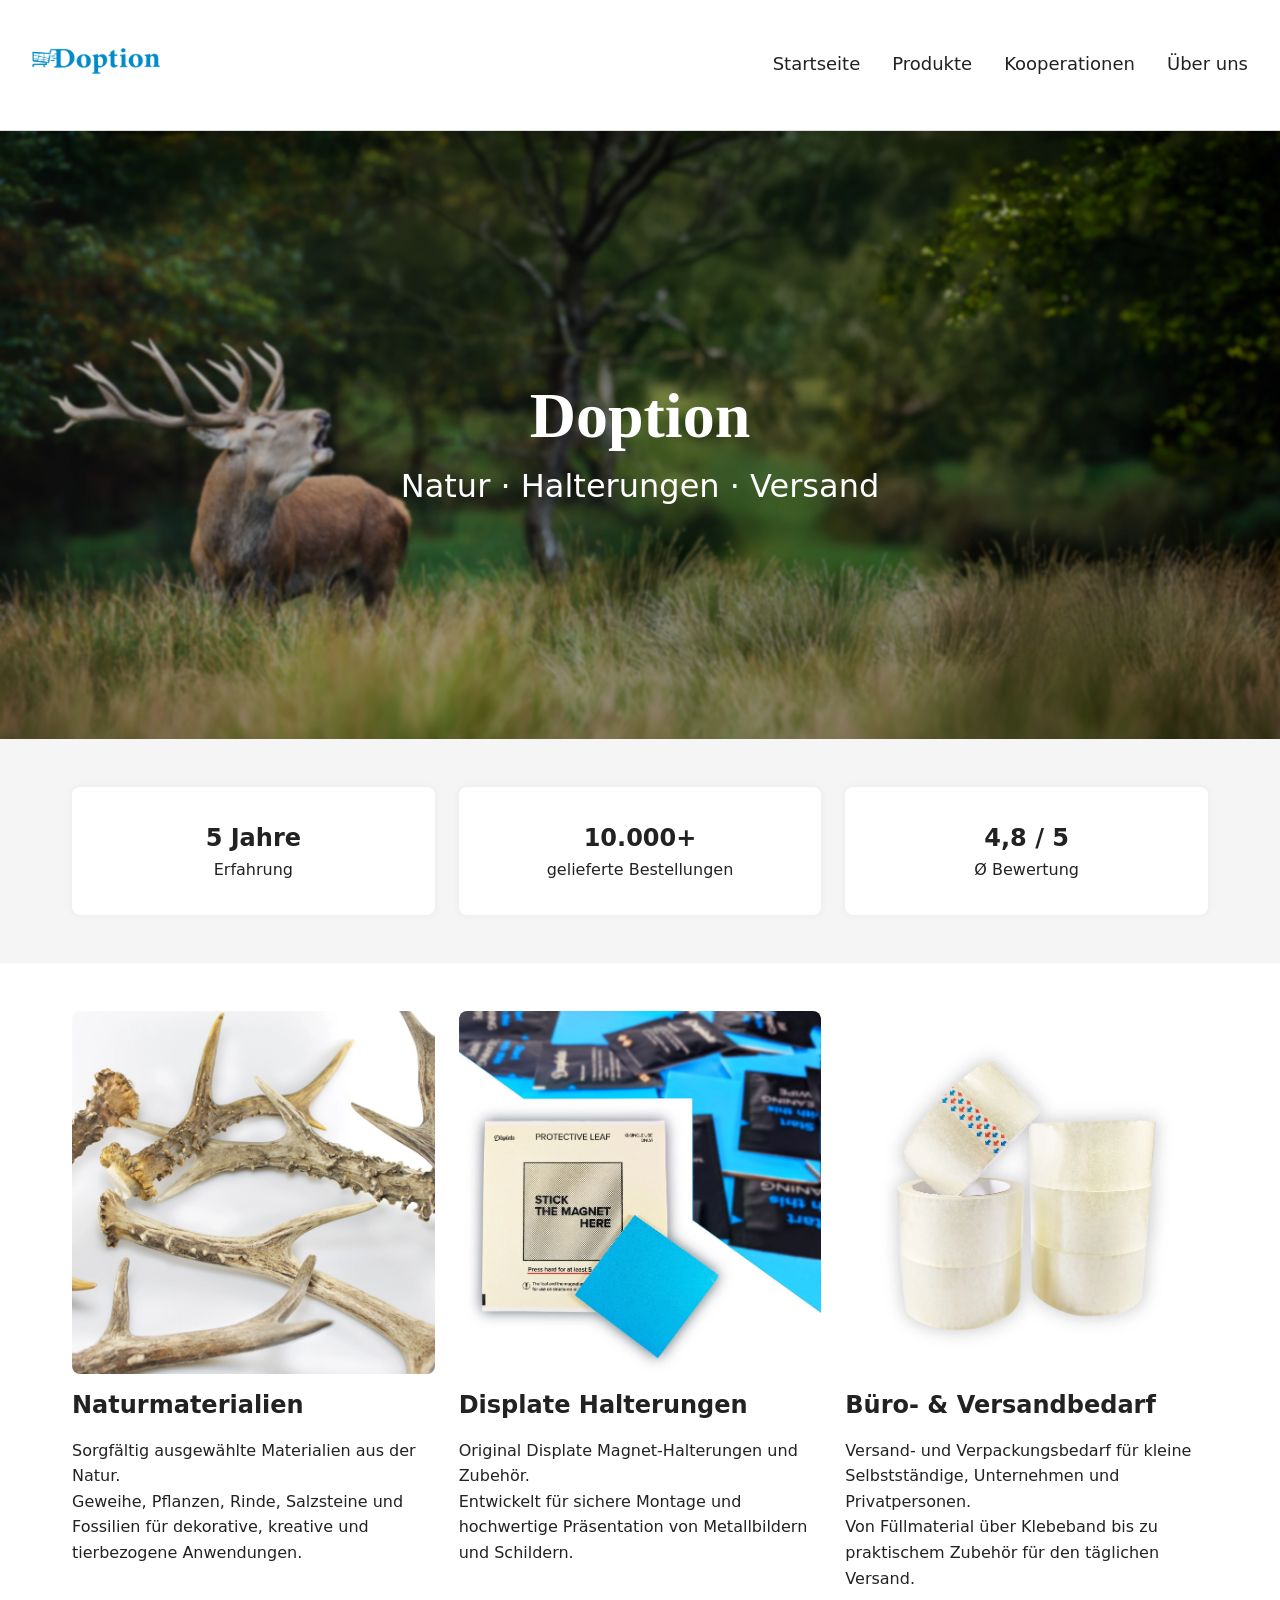
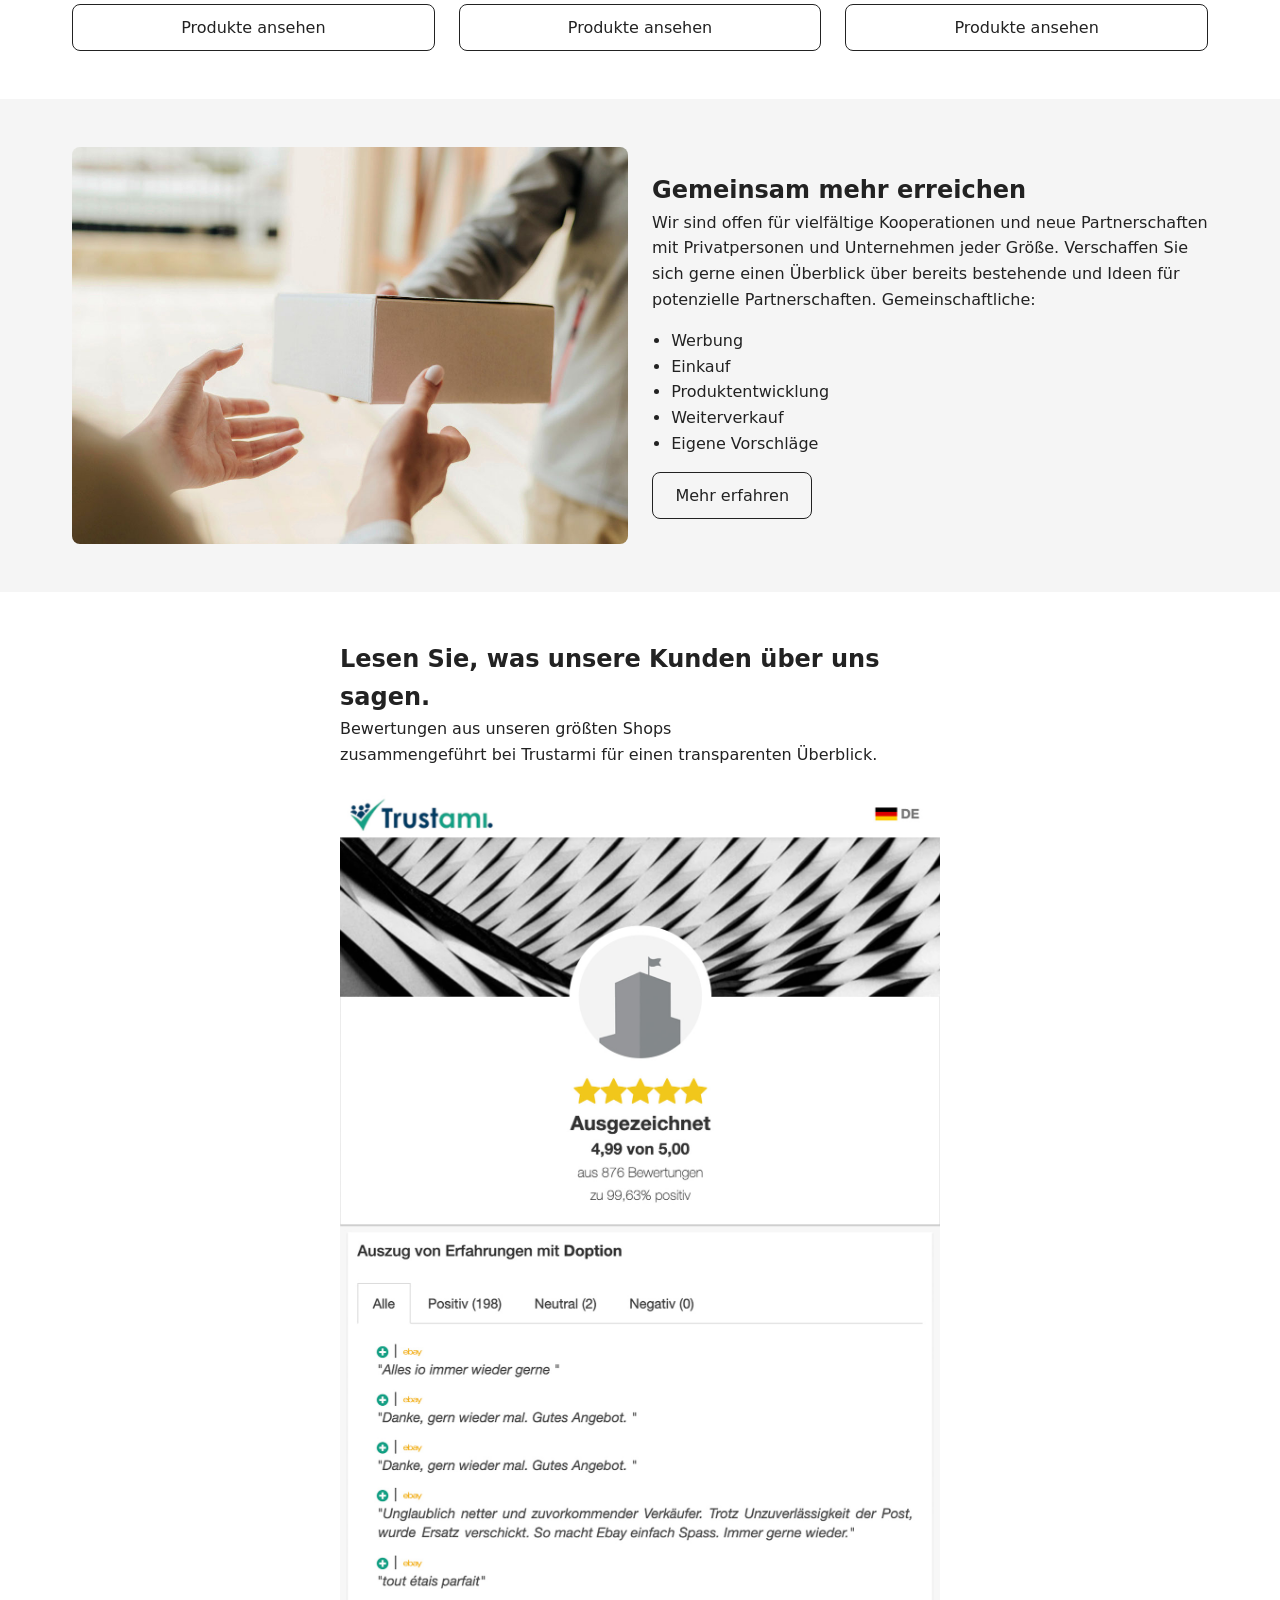
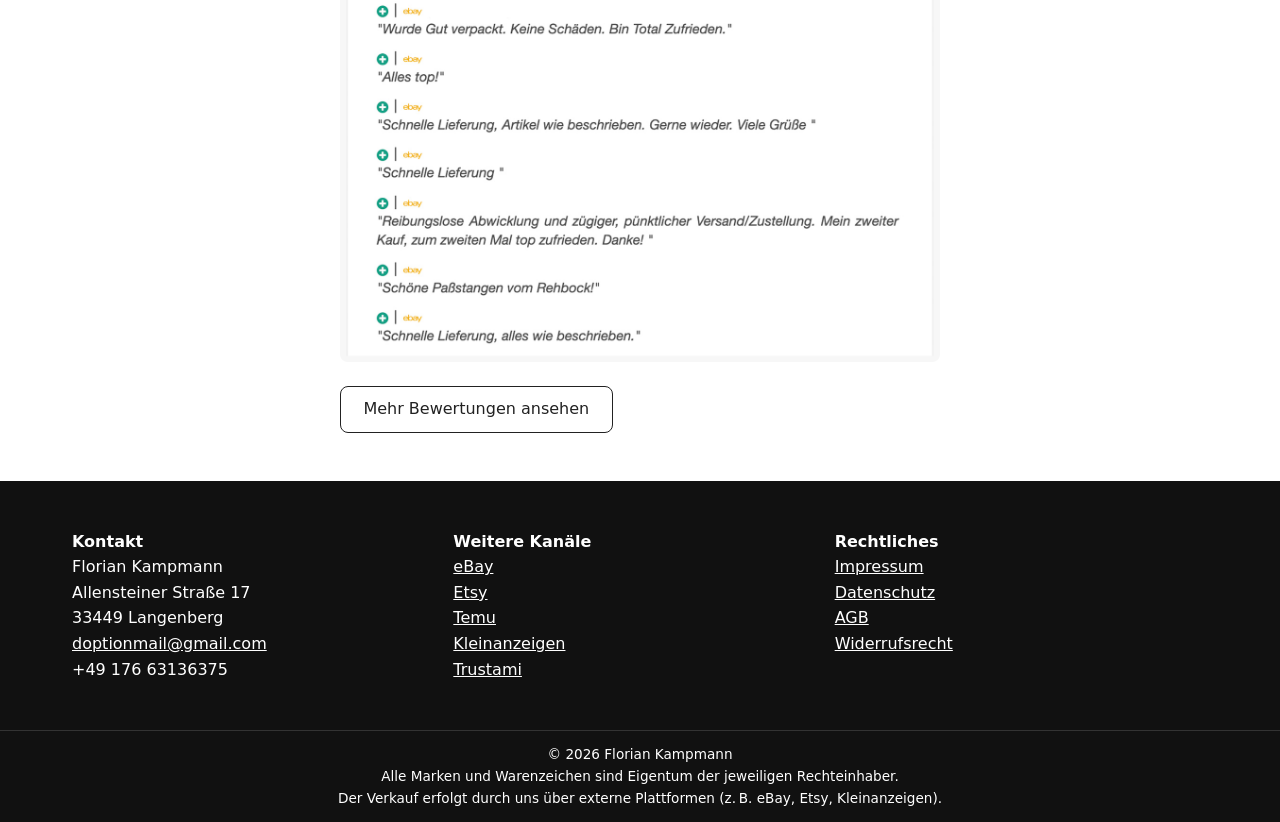
==== commit 7d1f43bf: "Update index.html" ====
--- a/index.html
+++ b/index.html
@@ -98,7 +98,7 @@
 
         <article class="product-card">
           <img src="images/businessbedarf.webp" alt="Businessbedarf" class="product-image">
-          <h2>Büro & Versandbedarf</h2>
+          <h2>Büro- & Versandbedarf</h2>
           <p>
             Versand- und Verpackungsbedarf für kleine Selbstständige, Unternehmen und Privatpersonen.<br>
             Von Füllmaterial über Klebeband bis zu praktischem Zubehör für den täglichen Versand.
@@ -160,4 +160,4 @@
 <script src="js/main.js"></script>
 </body>
 
-</html>+</html>
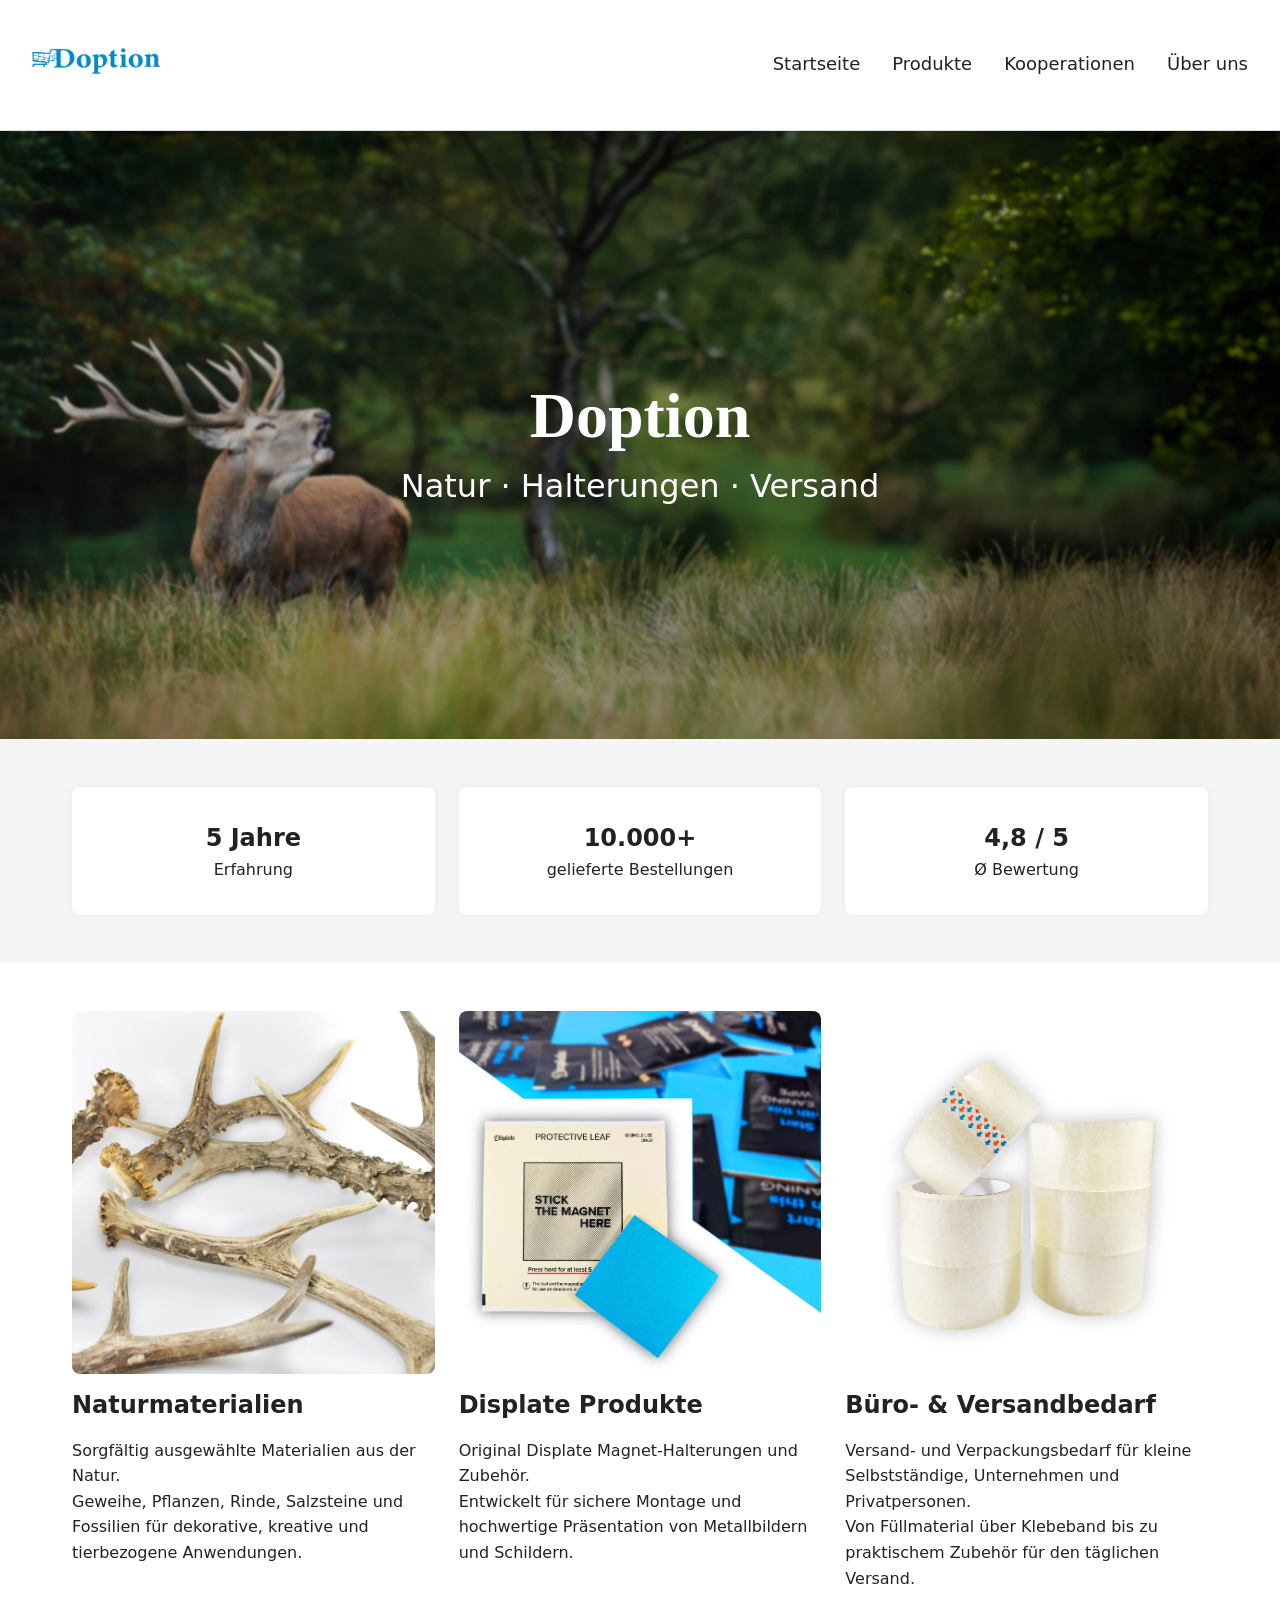
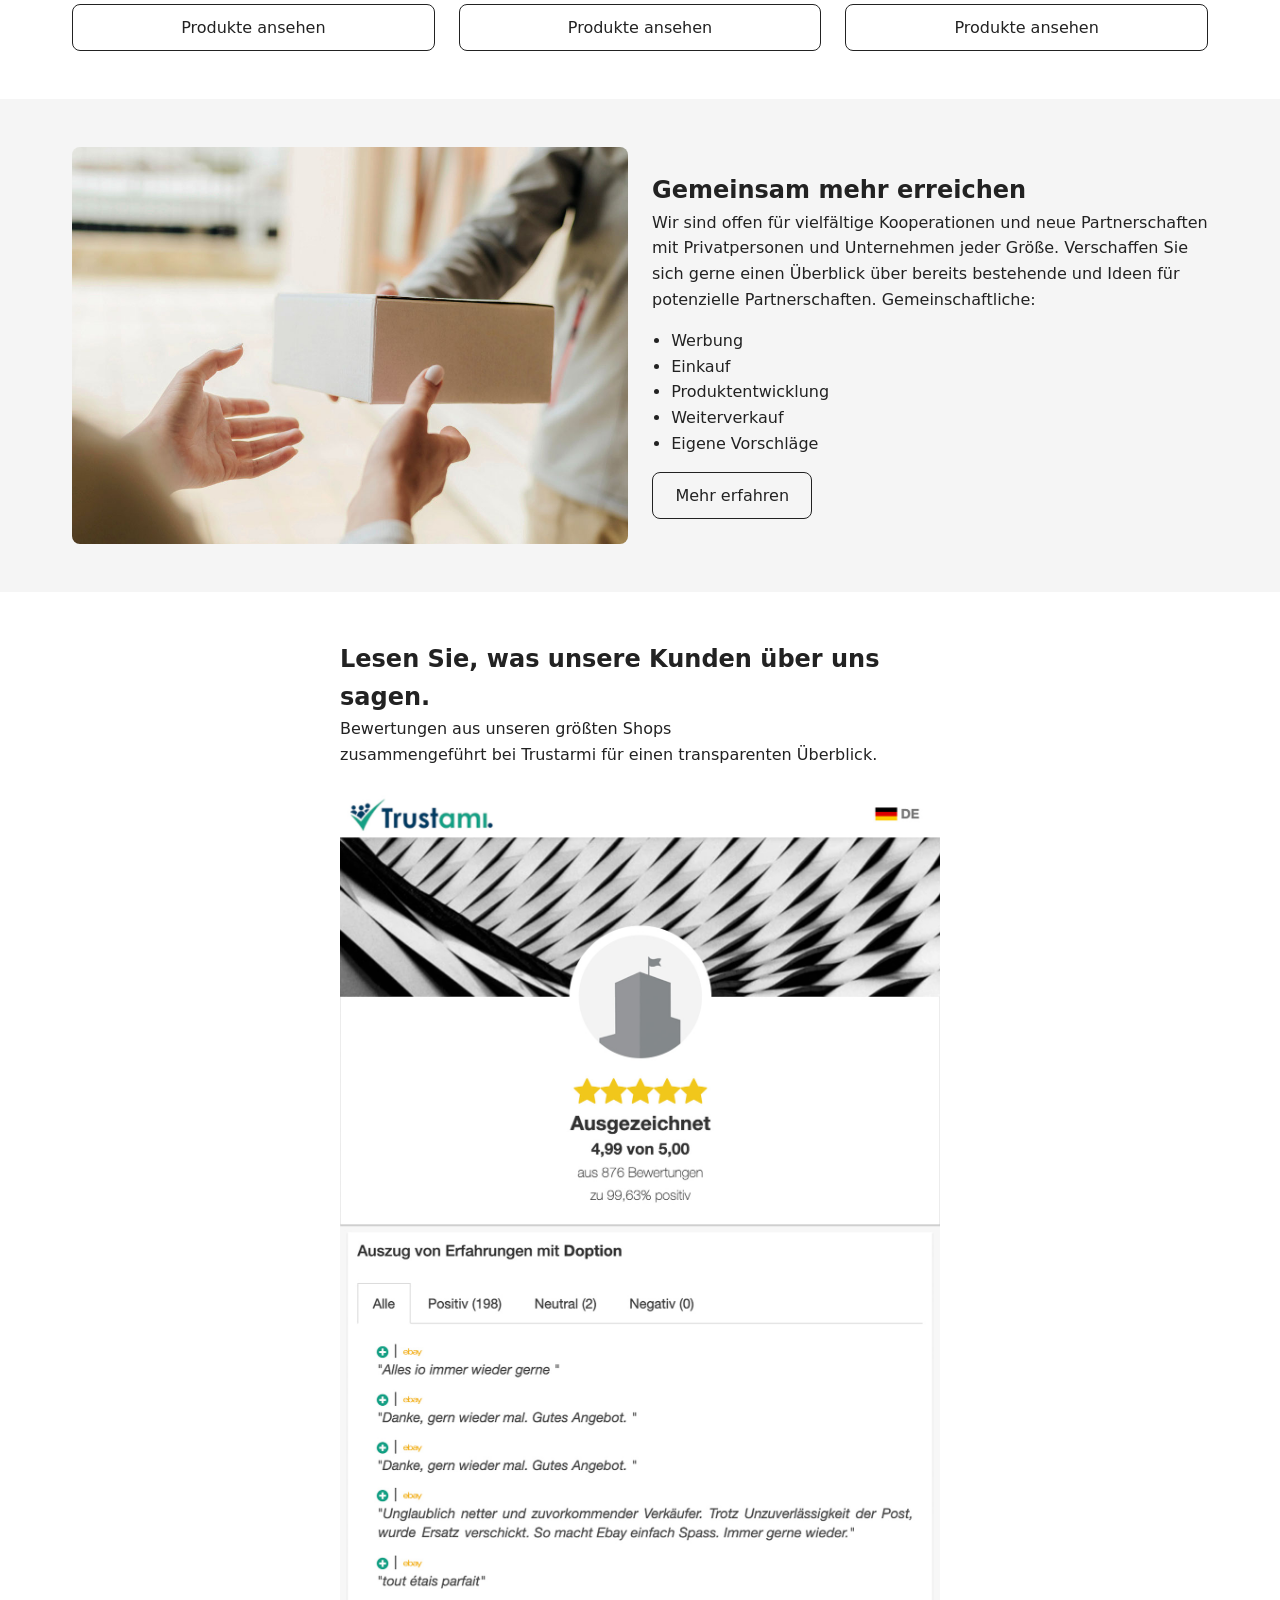
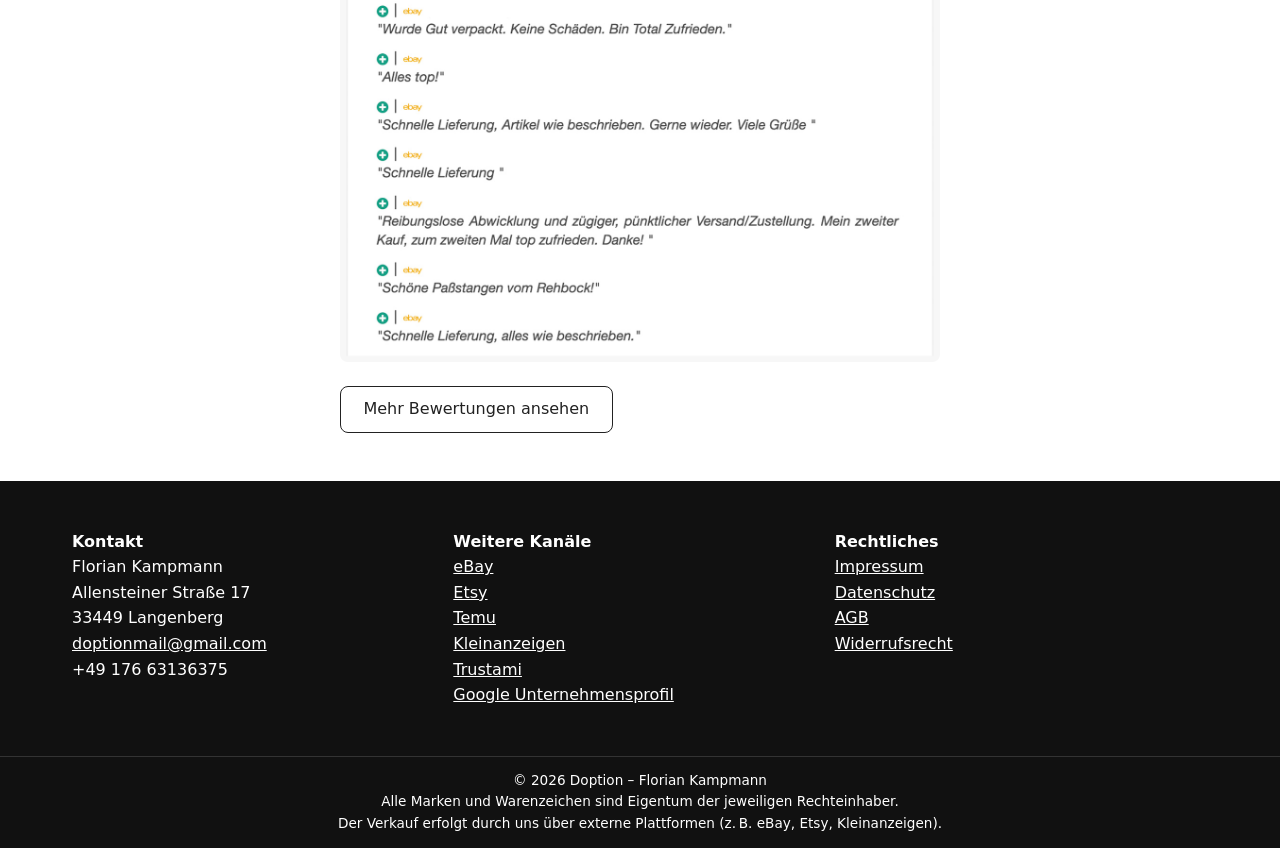
==== commit 05f8eb32: "Add files via upload" ====
--- a/index.html
+++ b/index.html
@@ -14,48 +14,48 @@
 
 <body>
 
-   <header class="site-header">
+  <header class="site-header">
     <div class="container header-grid">
 
-        <!-- 1. Logo links -->
-        <div class="logo">
-            <a href="index.html">
-                <img src="images/logo.png" alt="Doption Logo" width="140" height="40">
-            </a>
-        </div>
+      <!-- 1. Logo links -->
+      <div class="logo">
+        <a href="index.html">
+          <img src="images/logo.webp" alt="Doption Logo" width="140" height="40">
+        </a>
+      </div>
 
-        <!-- 2. Hamburger rechts -->
-        <div class="nav-toggle">
-            <span></span>
-            <span></span>
-            <span></span>
-        </div>
+      <!-- 2. Hamburger rechts -->
+      <div class="nav-toggle">
+        <span></span>
+        <span></span>
+        <span></span>
+      </div>
 
-        <!-- 3. Navigation (klappt unten auf) -->
-        <nav class="main-nav">
-            <ul>
-                <li><a href="index.html">Startseite</a></li>
-                <li class="has-sub">
-                    <a href="#">Produkte</a>
-                    <ul class="sub-nav">
-                        <li><a href="naturmaterialien.html">Naturmaterialien</a></li>
-                        <li><a href="displate.html">Magnethalterungen</a></li>
-                        <li><a href="businessbedarf.html">Versandbedarf</a></li>
-                    </ul>
-                </li>
-                <li><a href="kooperationen.html">Kooperationen</a></li>
-                <li><a href="ueber_uns.html">Über uns</a></li>
+      <!-- 3. Navigation (klappt unten auf) -->
+      <nav class="main-nav">
+        <ul>
+          <li><a href="index.html">Startseite</a></li>
+          <li class="has-sub">
+            <a href="#">Produkte</a>
+            <ul class="sub-nav">
+              <li><a href="naturmaterialien.html">Naturmaterialien</a></li>
+              <li><a href="displate.html">Displate Produkte</a></li>
+              <li><a href="businessbedarf.html">Versandbedarf</a></li>
             </ul>
-        </nav>
+          </li>
+          <li><a href="kooperationen.html">Kooperationen</a></li>
+          <li><a href="ueber_uns.html">Über uns</a></li>
+        </ul>
+      </nav>
 
     </div>
-</header>
+  </header>
 
   <main>
 
     <!-- HERO -->
     <section class="hero">
-      <img src="images/hero-banner1.jpg" alt="Bannerbild Doption" class="hero-bg">
+      <img src="images/hero-banner1.webp" alt="Bannerbild Doption" class="hero-bg">
 
       <div class="hero-overlay">
         <h1 class="brand reveal">Doption</h1>
@@ -88,7 +88,7 @@
 
         <article class="product-card">
           <img src="images/displate.webp" alt="Displate Halterungen" class="product-image">
-          <h2>Displate Halterungen</h2>
+          <h2>Displate Produkte</h2>
           <p>
             Original Displate Magnet-Halterungen und Zubehör.<br>
             Entwickelt für sichere Montage und hochwertige Präsentation von Metallbildern und Schildern.
@@ -153,11 +153,12 @@
 
   </main>
 
-    <div id="footer"></div>
+  <div id="footer"></div>
 
-<script src="js/includes.js"></script>
-<script src="js/hero-carousel.js" defer></script>
-<script src="js/main.js"></script>
+  <script src="js/includes.js"></script>
+  <script src="js/hero-carousel.js" defer></script>
+  <script src="js/main.js"></script>
+  <script data-goatcounter="https://doption.goatcounter.com/count" async src="//gc.zgo.at/count.js"></script>
 </body>
 
-</html>
+</html>
--- a/css/style.css
+++ b/css/style.css
@@ -390,7 +390,18 @@
   .footer-grid {
     grid-template-columns: 1fr !important;
     grid-auto-flow: row;
-    gap: 1rem;
+    gap: 2rem;
+    text-align: center;
+  }
+
+  .footer-grid > div {
+    display: flex;
+    flex-direction: column;
+    align-items: center;
+  }
+
+  .footer-grid ul {
+    padding: 0;
   }
 }
 
@@ -471,4 +482,4 @@
   .main-nav a {
     padding: 0.4rem 0;
   }
-}
+}
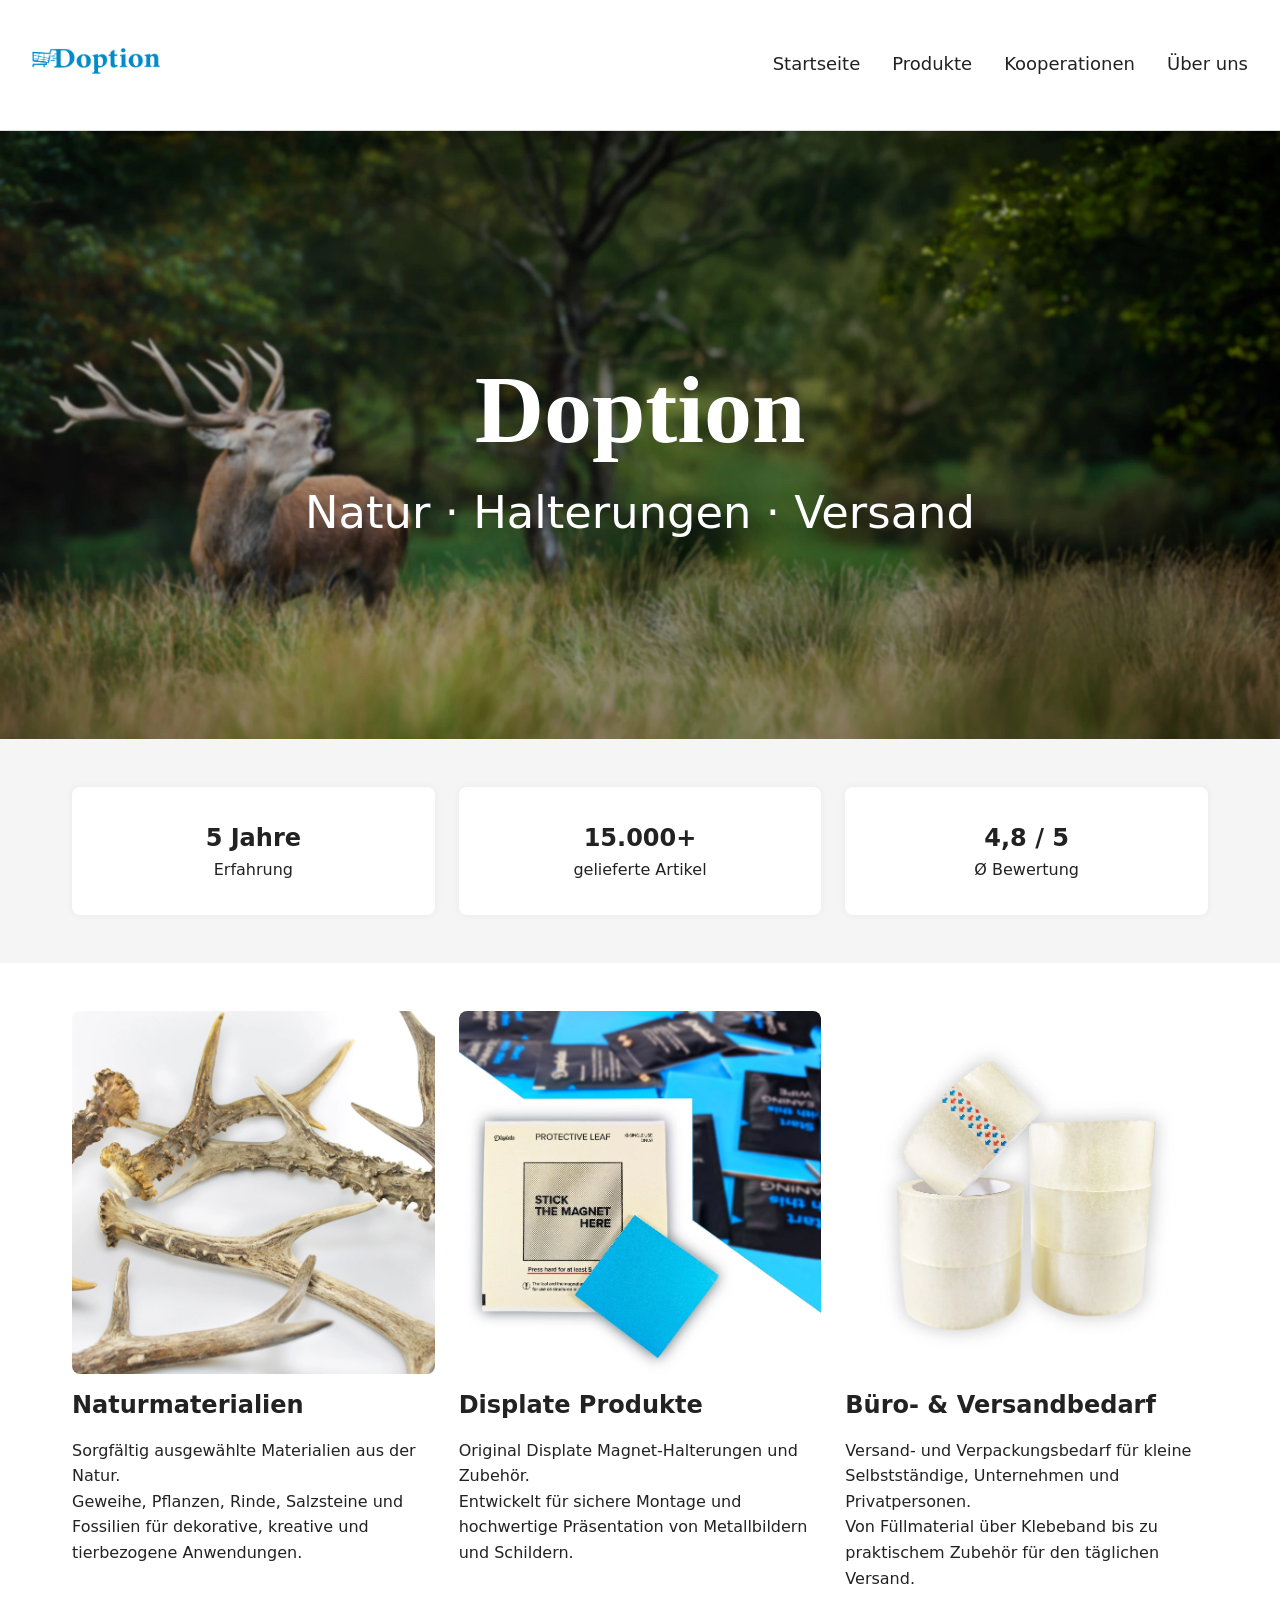
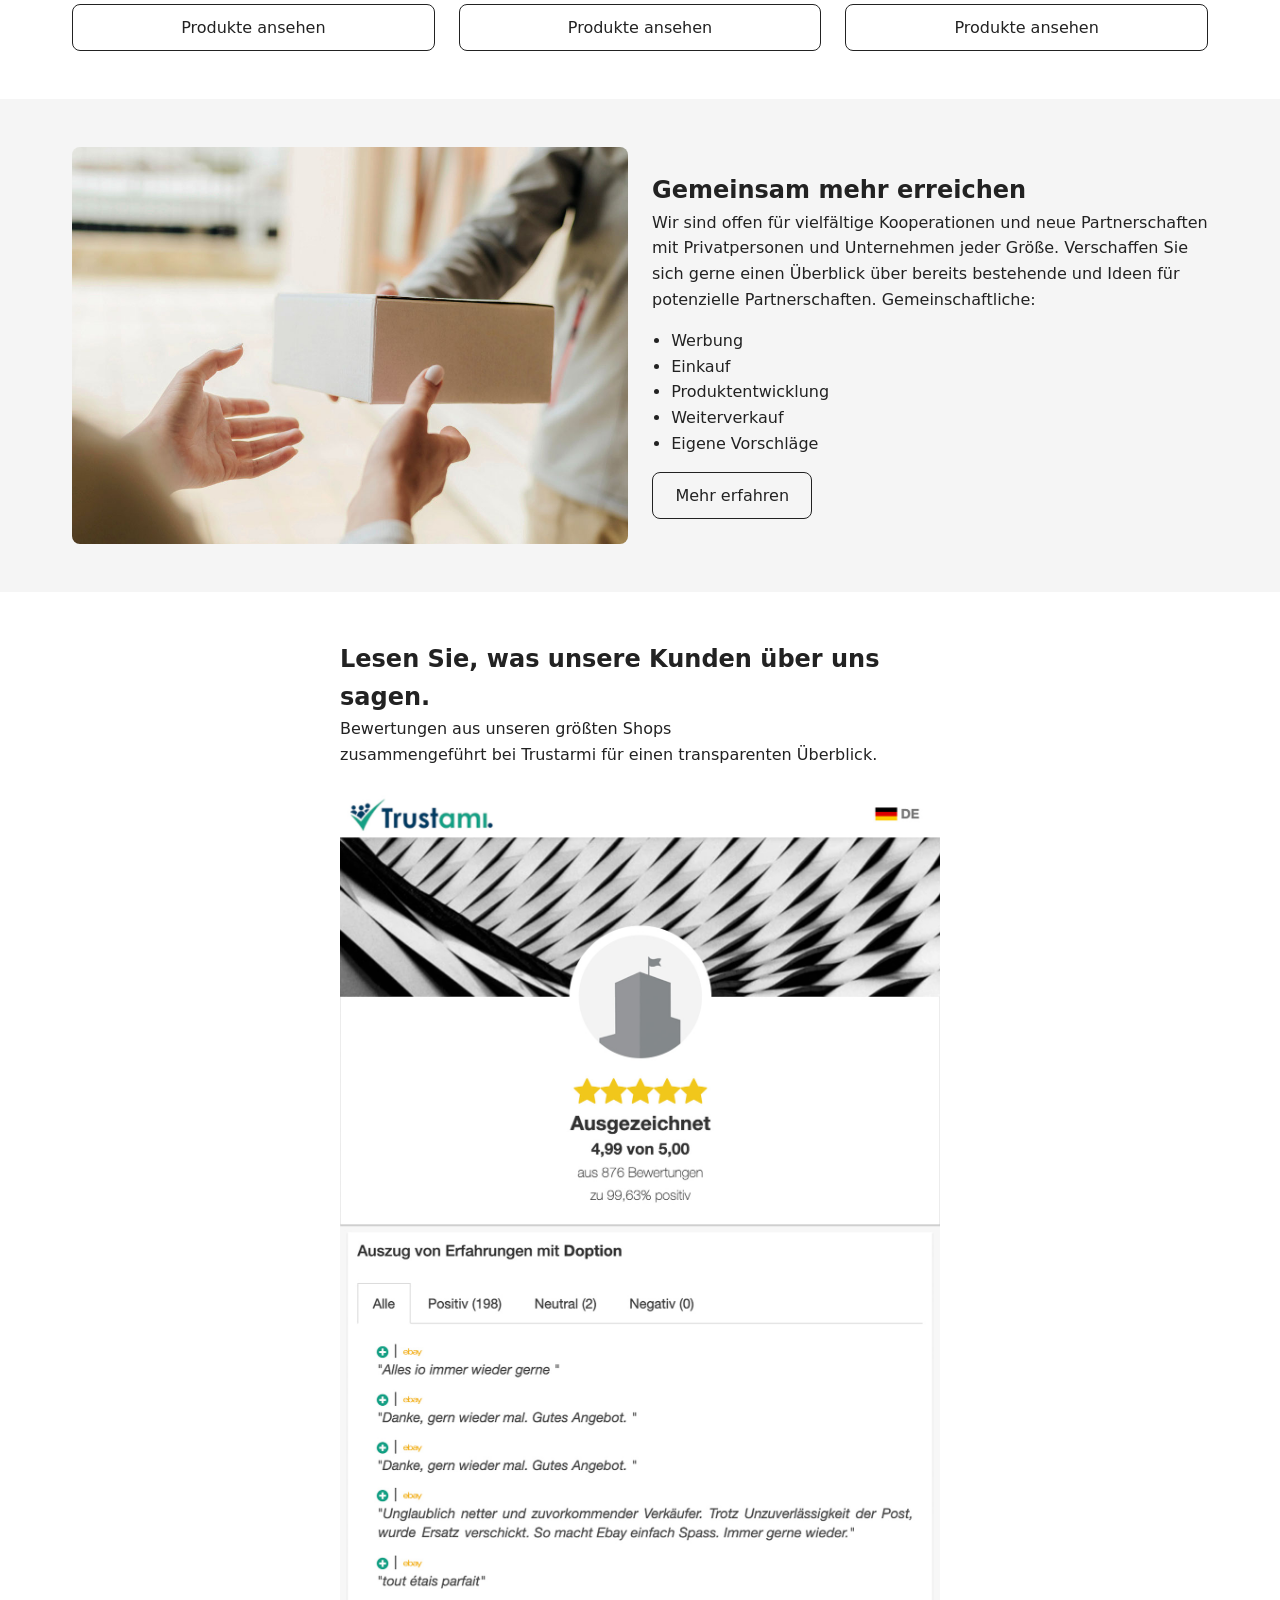
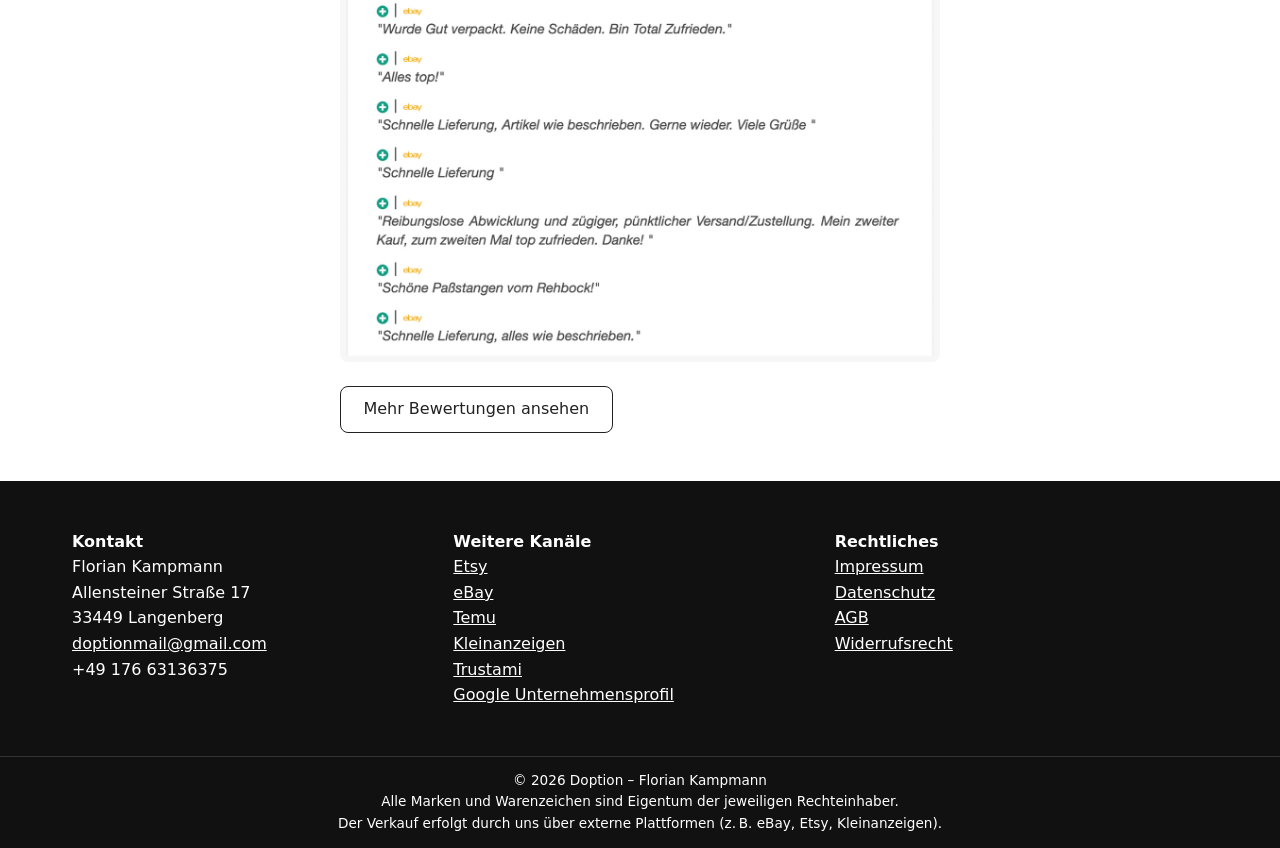
==== commit b993a80b: "Add files via upload" ====
--- a/index.html
+++ b/index.html
@@ -67,7 +67,7 @@
     <section class="stats bg-gray">
       <div class="container stats-grid">
         <div class="stat-card"><strong>5 Jahre</strong><span>Erfahrung</span></div>
-        <div class="stat-card"><strong>10.000+</strong><span>gelieferte Bestellungen</span></div>
+        <div class="stat-card"><strong>15.000+</strong><span>gelieferte Artikel</span></div>
         <div class="stat-card"><strong>4,8 / 5</strong><span>Ø Bewertung</span></div>
       </div>
     </section>
--- a/css/style.css
+++ b/css/style.css
@@ -146,13 +146,13 @@
 /* Schriftgröße proportional zur Bildschirmbreite */
 .brand {
   font-family: "Times New Roman", Georgia, serif;
-  font-size: 5vw;
+  font-size: 7.5vw;
   max-font-size: 4rem;
   margin-bottom: 0.1rem;
 }
 
 .hero-overlay p {
-  font-size: 2.5vw;
+  font-size: 3.5vw;
   max-font-size: 2rem;
   line-height: 1.1;
 }
@@ -482,4 +482,38 @@
   .main-nav a {
     padding: 0.4rem 0;
   }
+}
+/* Hero auf kleineren Geräten höher + näher */
+
+@media (max-width: 1000px) {
+  .hero {
+    height: 42vw;
+  }
+
+  .hero-bg {
+    width: 100%;
+    height: 100%;
+    object-fit: cover;
+    transform: scale(1.03);
+  }
+}
+
+@media (max-width: 700px) {
+  .hero {
+    height: 48vw;
+  }
+
+  .hero-bg {
+    transform: scale(1.09;
+  }
+}
+
+@media (max-width: 500px) {
+  .hero {
+    height: 55vw;
+  }
+
+  .hero-bg {
+    transform: scale(1.12);
+  }
 }
